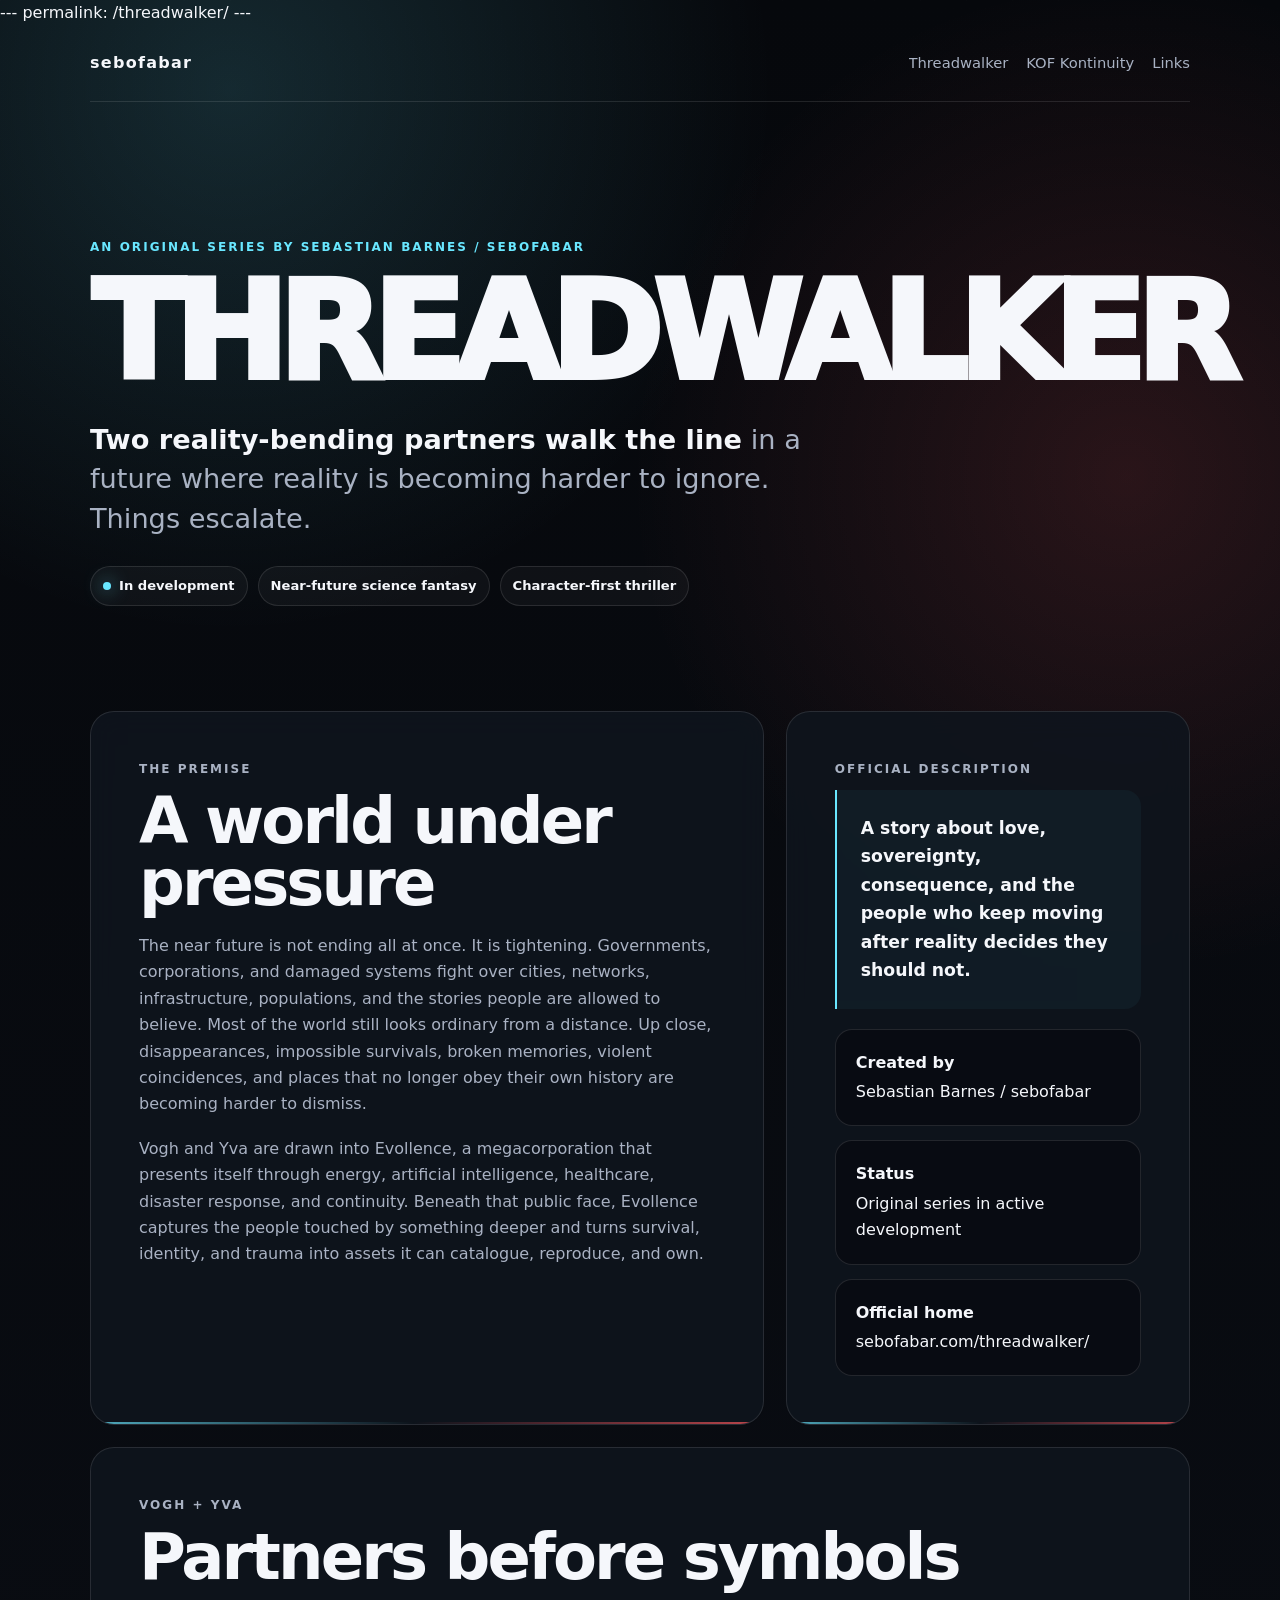
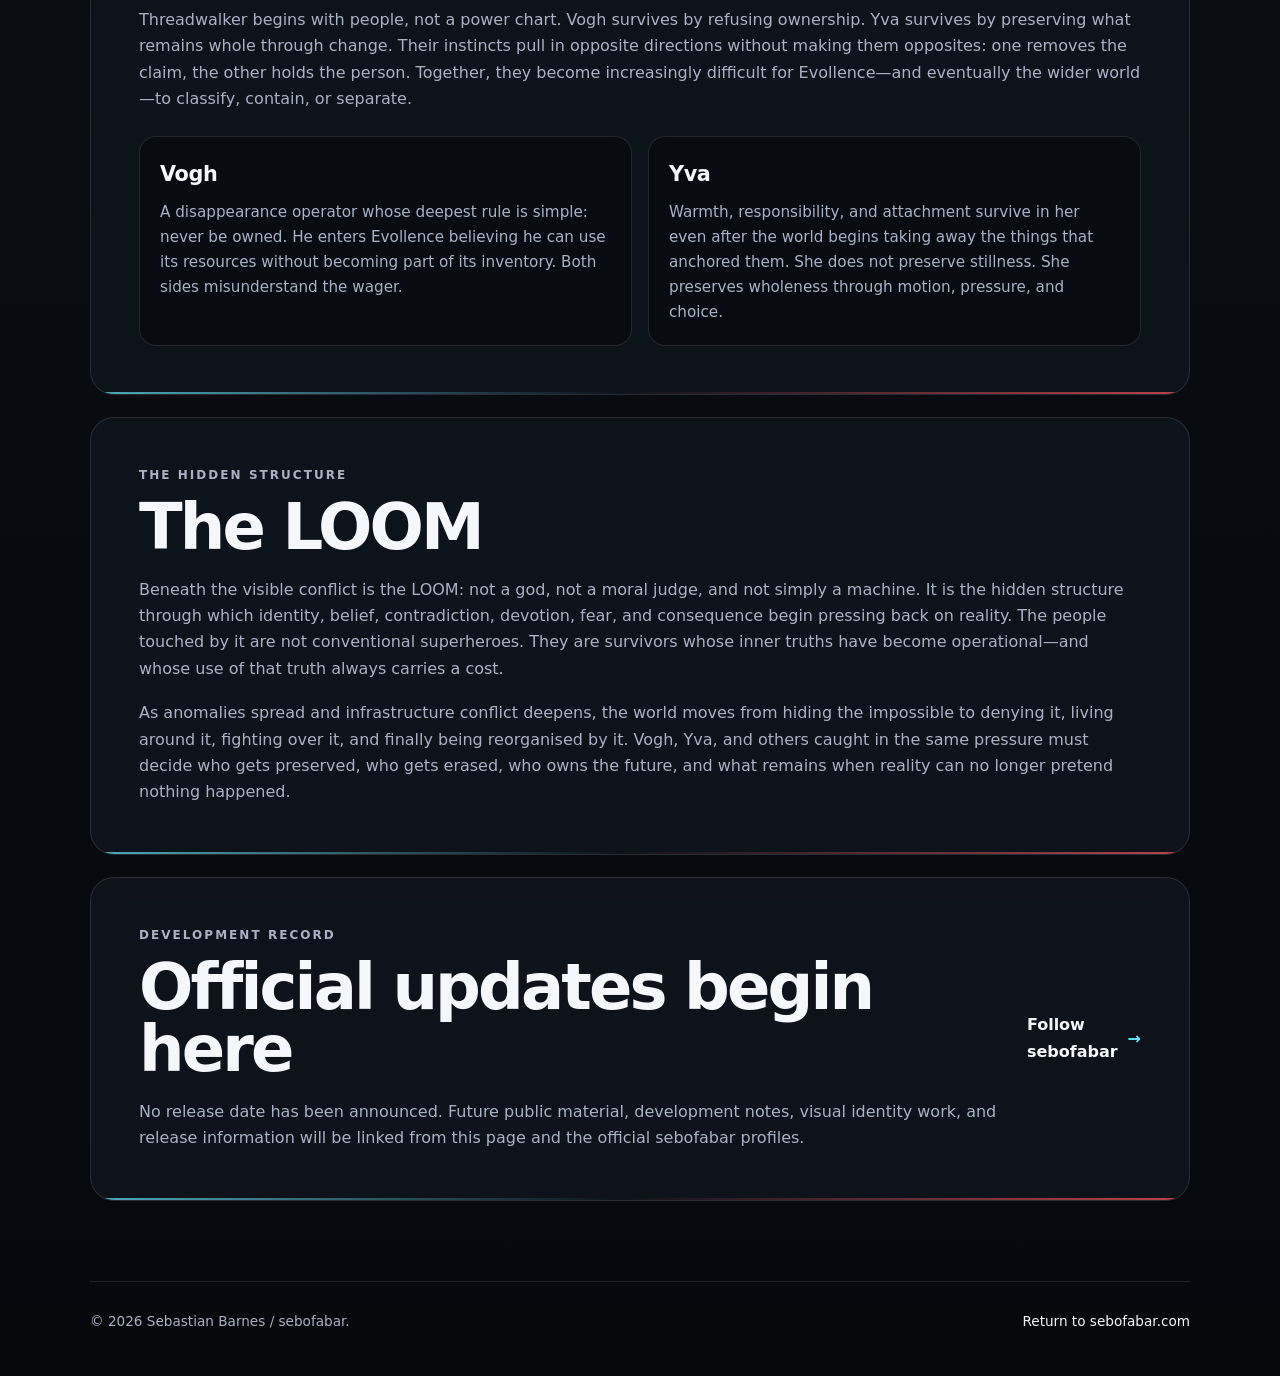
==== threadwalker.html @ ed7dd696 "Add official Threadwalker page and sitemap" ====
---
permalink: /threadwalker/
---
<!doctype html>
<html lang="en"><head>
<meta charset="utf-8"><meta name="viewport" content="width=device-width,initial-scale=1">
<title>Threadwalker — Original Series by Sebastian Barnes</title>
<meta name="description" content="Threadwalker is an original near-future science-fantasy thriller by Sebastian Barnes / sebofabar, following Vogh and Yva through Evollence, the LOOM, and a reality becoming harder to ignore.">
<meta name="author" content="Sebastian Barnes"><meta name="robots" content="index,follow"><meta name="theme-color" content="#080a0f">
<link rel="canonical" href="https://sebofabar.com/threadwalker/"><link rel="stylesheet" href="/styles.css">
<meta property="og:type" content="website"><meta property="og:title" content="Threadwalker — Original Series by Sebastian Barnes"><meta property="og:description" content="Two reality-bending partners walk the line in a future where reality becomes harder to ignore. Things escalate."><meta property="og:url" content="https://sebofabar.com/threadwalker/"><meta property="og:site_name" content="sebofabar"><meta name="twitter:card" content="summary">
<script type="application/ld+json">{"@context":"https://schema.org","@graph":[{"@type":"WebPage","@id":"https://sebofabar.com/threadwalker/#page","url":"https://sebofabar.com/threadwalker/","name":"Threadwalker — Original Series by Sebastian Barnes","isPartOf":{"@id":"https://sebofabar.com/#website"},"mainEntity":{"@id":"https://sebofabar.com/threadwalker/#series"}},{"@type":"CreativeWorkSeries","@id":"https://sebofabar.com/threadwalker/#series","name":"Threadwalker","alternateName":"THREADWALKER","url":"https://sebofabar.com/threadwalker/","creator":{"@id":"https://sebofabar.com/#creator"},"genre":["Science fantasy","Near-future thriller","Metaphysical thriller","Adventure"],"inLanguage":"en","description":"An original near-future science-fantasy thriller about Vogh, Yva, Evollence, the LOOM, identity, consequence, sovereignty, and a reality becoming harder to ignore."},{"@type":"Person","@id":"https://sebofabar.com/#creator","name":"Sebastian Barnes","alternateName":"sebofabar","url":"https://sebofabar.com/"},{"@type":"WebSite","@id":"https://sebofabar.com/#website","url":"https://sebofabar.com/","name":"sebofabar"}]}</script>
</head><body><div class="wrap">
<header><a class="brand" href="/">sebofabar</a><nav><a href="/threadwalker/" aria-current="page">Threadwalker</a><a href="/#kontinuity">KOF Kontinuity</a><a href="/#links">Links</a></nav></header>
<main>
<section class="hero"><p class="creator">An original series by Sebastian Barnes / sebofabar</p><h1>THREADWALKER</h1><p class="tagline"><strong>Two reality-bending partners walk the line</strong> in a future where reality is becoming harder to ignore. Things escalate.</p><div class="status-row"><span class="pill live">In development</span><span class="pill">Near-future science fantasy</span><span class="pill">Character-first thriller</span></div></section>
<section class="content">
<article class="panel"><div class="eyebrow">The premise</div><h2>A world under pressure</h2><p>The near future is not ending all at once. It is tightening. Governments, corporations, and damaged systems fight over cities, networks, infrastructure, populations, and the stories people are allowed to believe. Most of the world still looks ordinary from a distance. Up close, disappearances, impossible survivals, broken memories, violent coincidences, and places that no longer obey their own history are becoming harder to dismiss.</p><p>Vogh and Yva are drawn into Evollence, a megacorporation that presents itself through energy, artificial intelligence, healthcare, disaster response, and continuity. Beneath that public face, Evollence captures the people touched by something deeper and turns survival, identity, and trauma into assets it can catalogue, reproduce, and own.</p></article>
<aside class="panel"><div class="eyebrow">Official description</div><div class="quote">A story about love, sovereignty, consequence, and the people who keep moving after reality decides they should not.</div><div class="fact-list"><div class="fact"><b>Created by</b>Sebastian Barnes / sebofabar</div><div class="fact"><b>Status</b>Original series in active development</div><div class="fact"><b>Official home</b>sebofabar.com/threadwalker/</div></div></aside>
<article class="panel wide"><div class="eyebrow">Vogh + Yva</div><h2>Partners before symbols</h2><p>Threadwalker begins with people, not a power chart. Vogh survives by refusing ownership. Yva survives by preserving what remains whole through change. Their instincts pull in opposite directions without making them opposites: one removes the claim, the other holds the person. Together, they become increasingly difficult for Evollence—and eventually the wider world—to classify, contain, or separate.</p><div class="character-grid"><section class="character"><h3>Vogh</h3><p>A disappearance operator whose deepest rule is simple: never be owned. He enters Evollence believing he can use its resources without becoming part of its inventory. Both sides misunderstand the wager.</p></section><section class="character"><h3>Yva</h3><p>Warmth, responsibility, and attachment survive in her even after the world begins taking away the things that anchored them. She does not preserve stillness. She preserves wholeness through motion, pressure, and choice.</p></section></div></article>
<article class="panel wide"><div class="eyebrow">The hidden structure</div><h2>The LOOM</h2><p>Beneath the visible conflict is the LOOM: not a god, not a moral judge, and not simply a machine. It is the hidden structure through which identity, belief, contradiction, devotion, fear, and consequence begin pressing back on reality. The people touched by it are not conventional superheroes. They are survivors whose inner truths have become operational—and whose use of that truth always carries a cost.</p><p>As anomalies spread and infrastructure conflict deepens, the world moves from hiding the impossible to denying it, living around it, fighting over it, and finally being reorganised by it. Vogh, Yva, and others caught in the same pressure must decide who gets preserved, who gets erased, who owns the future, and what remains when reality can no longer pretend nothing happened.</p></article>
<article class="panel wide cta"><div><div class="eyebrow">Development record</div><h2>Official updates begin here</h2><p>No release date has been announced. Future public material, development notes, visual identity work, and release information will be linked from this page and the official sebofabar profiles.</p></div><a href="/#links">Follow sebofabar <span>→</span></a></article>
</section></main><footer><span>© 2026 Sebastian Barnes / sebofabar.</span><span><a href="/">Return to sebofabar.com</a></span></footer>
</div></body></html>
---- styles.css ----
:root{--bg:#07090d;--panel:rgba(15,20,29,.9);--text:#f5f7fb;--muted:#a9b2c3;--line:rgba(255,255,255,.11);--cyan:#69e7ff;--red:#ff5a5f;--radius:24px;color-scheme:dark}*{box-sizing:border-box}html{scroll-behavior:smooth}body{margin:0;color:var(--text);background:radial-gradient(circle at 18% 3%,rgba(105,231,255,.15),transparent 34rem),radial-gradient(circle at 88% 16%,rgba(255,90,95,.14),transparent 31rem),linear-gradient(180deg,#06080c,#090c12 58%,#06080c);font-family:Inter,ui-sans-serif,system-ui,-apple-system,BlinkMacSystemFont,"Segoe UI",sans-serif;line-height:1.65}body:before{content:"";position:fixed;inset:0;z-index:0;pointer-events:none;background:linear-gradient(rgba(255,255,255,.018) 1px,transparent 1px),linear-gradient(90deg,rgba(255,255,255,.014) 1px,transparent 1px);background-size:46px 46px;opacity:.35;mask-image:linear-gradient(to bottom,#000,transparent 88%)}.wrap{width:min(1100px,calc(100% - 32px));margin:auto;position:relative;z-index:1}header{display:flex;justify-content:space-between;align-items:center;gap:24px;padding:24px 0;border-bottom:1px solid var(--line)}.brand{color:var(--text);text-decoration:none;font-weight:850;letter-spacing:.08em;text-transform:lowercase;flex:0 0 auto}nav{display:flex;gap:18px;flex-wrap:nowrap;overflow-x:auto;scrollbar-width:none;white-space:nowrap}nav::-webkit-scrollbar{display:none}nav a{color:var(--muted);text-decoration:none;font-size:.92rem}nav a:hover,nav a:focus-visible{color:var(--text)}.hero{padding:clamp(70px,11vw,136px) 0 clamp(62px,9vw,105px);max-width:950px}.creator,.eyebrow{color:var(--cyan);text-transform:uppercase;letter-spacing:.17em;font-weight:850;font-size:.75rem}.creator{margin:0 0 18px}.eyebrow{color:var(--muted);margin-bottom:10px}h1{margin:0;font-size:clamp(3.4rem,11vw,8.5rem);line-height:.84;letter-spacing:-.075em;font-weight:950}h2{margin:0 0 18px;font-size:clamp(2rem,5vw,4rem);line-height:.98;letter-spacing:-.045em}h3{margin:0 0 8px;font-size:1.3rem;letter-spacing:-.02em}.tagline{max-width:760px;margin:30px 0 0;font-size:clamp(1.15rem,3vw,1.7rem);color:var(--muted);line-height:1.45}.tagline strong,.lead strong{color:var(--text)}.status-row{display:flex;flex-wrap:wrap;gap:10px;margin-top:28px}.pill{display:inline-flex;align-items:center;gap:8px;padding:8px 12px;border:1px solid var(--line);border-radius:999px;color:var(--text);background:rgba(255,255,255,.035);font-size:.82rem;font-weight:750}.pill.live:before{content:"";width:8px;height:8px;border-radius:50%;background:var(--cyan);box-shadow:0 0 18px rgba(105,231,255,.85)}.content,.grid{display:grid;gap:22px;padding-bottom:80px}.content{grid-template-columns:1.25fr .75fr}.grid{grid-template-columns:1.1fr .9fr}.panel,.card{position:relative;overflow:hidden;padding:clamp(26px,5vw,48px);border:1px solid var(--line);border-radius:var(--radius);background:var(--panel);backdrop-filter:blur(14px)}.panel:after,.card:after{content:"";position:absolute;left:0;right:0;bottom:0;height:2px;background:linear-gradient(90deg,var(--cyan),transparent 48%,var(--red));opacity:.72}.wide{grid-column:1/-1}p{margin:0;color:var(--muted)}p+p{margin-top:18px}.quote{padding:24px;border-left:2px solid var(--cyan);background:rgba(105,231,255,.045);border-radius:0 16px 16px 0;color:var(--text);font-size:1.08rem;font-weight:700}.character-grid{display:grid;grid-template-columns:1fr 1fr;gap:16px;margin-top:24px}.character,.fact{padding:20px;border:1px solid var(--line);border-radius:17px;background:rgba(6,10,16,.68)}.character p{font-size:.95rem}.fact-list{display:grid;gap:14px;margin-top:20px}.fact b{display:block;color:var(--text);margin-bottom:3px}.cta{display:flex;justify-content:space-between;align-items:center;gap:24px}.cta a,.series-link{color:var(--text);text-decoration:none;font-weight:850;display:inline-flex;align-items:center;gap:10px}.cta a span,.series-link span{color:var(--cyan)}.home-hero{min-height:50vh;display:grid;align-content:center;padding:62px 0 54px;max-width:820px}.home-hero h1{font-size:clamp(3.3rem,10vw,7.2rem)}.lead{margin:24px 0 0;color:var(--muted);font-size:clamp(1rem,2.5vw,1.22rem);max-width:690px}.card h2{font-size:clamp(2rem,5vw,3.6rem);margin-top:10px}.status{display:inline-flex;align-items:center;gap:8px;margin-top:22px;padding:8px 12px;border-radius:999px;border:1px solid var(--line);color:var(--text);font-size:.82rem;font-weight:700;background:rgba(255,255,255,.035)}.status:before{content:"";width:8px;height:8px;border-radius:50%;background:var(--cyan);box-shadow:0 0 16px rgba(105,231,255,.8)}.links{display:grid;gap:10px;margin-top:24px}.button{display:flex;justify-content:space-between;align-items:center;gap:18px;min-height:52px;padding:12px 16px;border:1px solid var(--line);border-radius:14px;color:var(--text);text-decoration:none;background:rgba(255,255,255,.025)}.button span:last-child{color:var(--muted)}footer{border-top:1px solid var(--line);padding:28px 0 44px;display:flex;justify-content:space-between;flex-wrap:wrap;gap:20px;color:var(--muted);font-size:.85rem}footer a{color:var(--text);text-decoration:none}@media(max-width:780px){header{gap:16px}nav{gap:14px}nav a{font-size:.84rem}.content,.grid{grid-template-columns:1fr}.wide{grid-column:auto}.character-grid{grid-template-columns:1fr}.cta{align-items:flex-start;flex-direction:column}.home-hero{min-height:43vh;padding:52px 0 44px}h1{font-size:clamp(3.25rem,17vw,5.6rem)}}
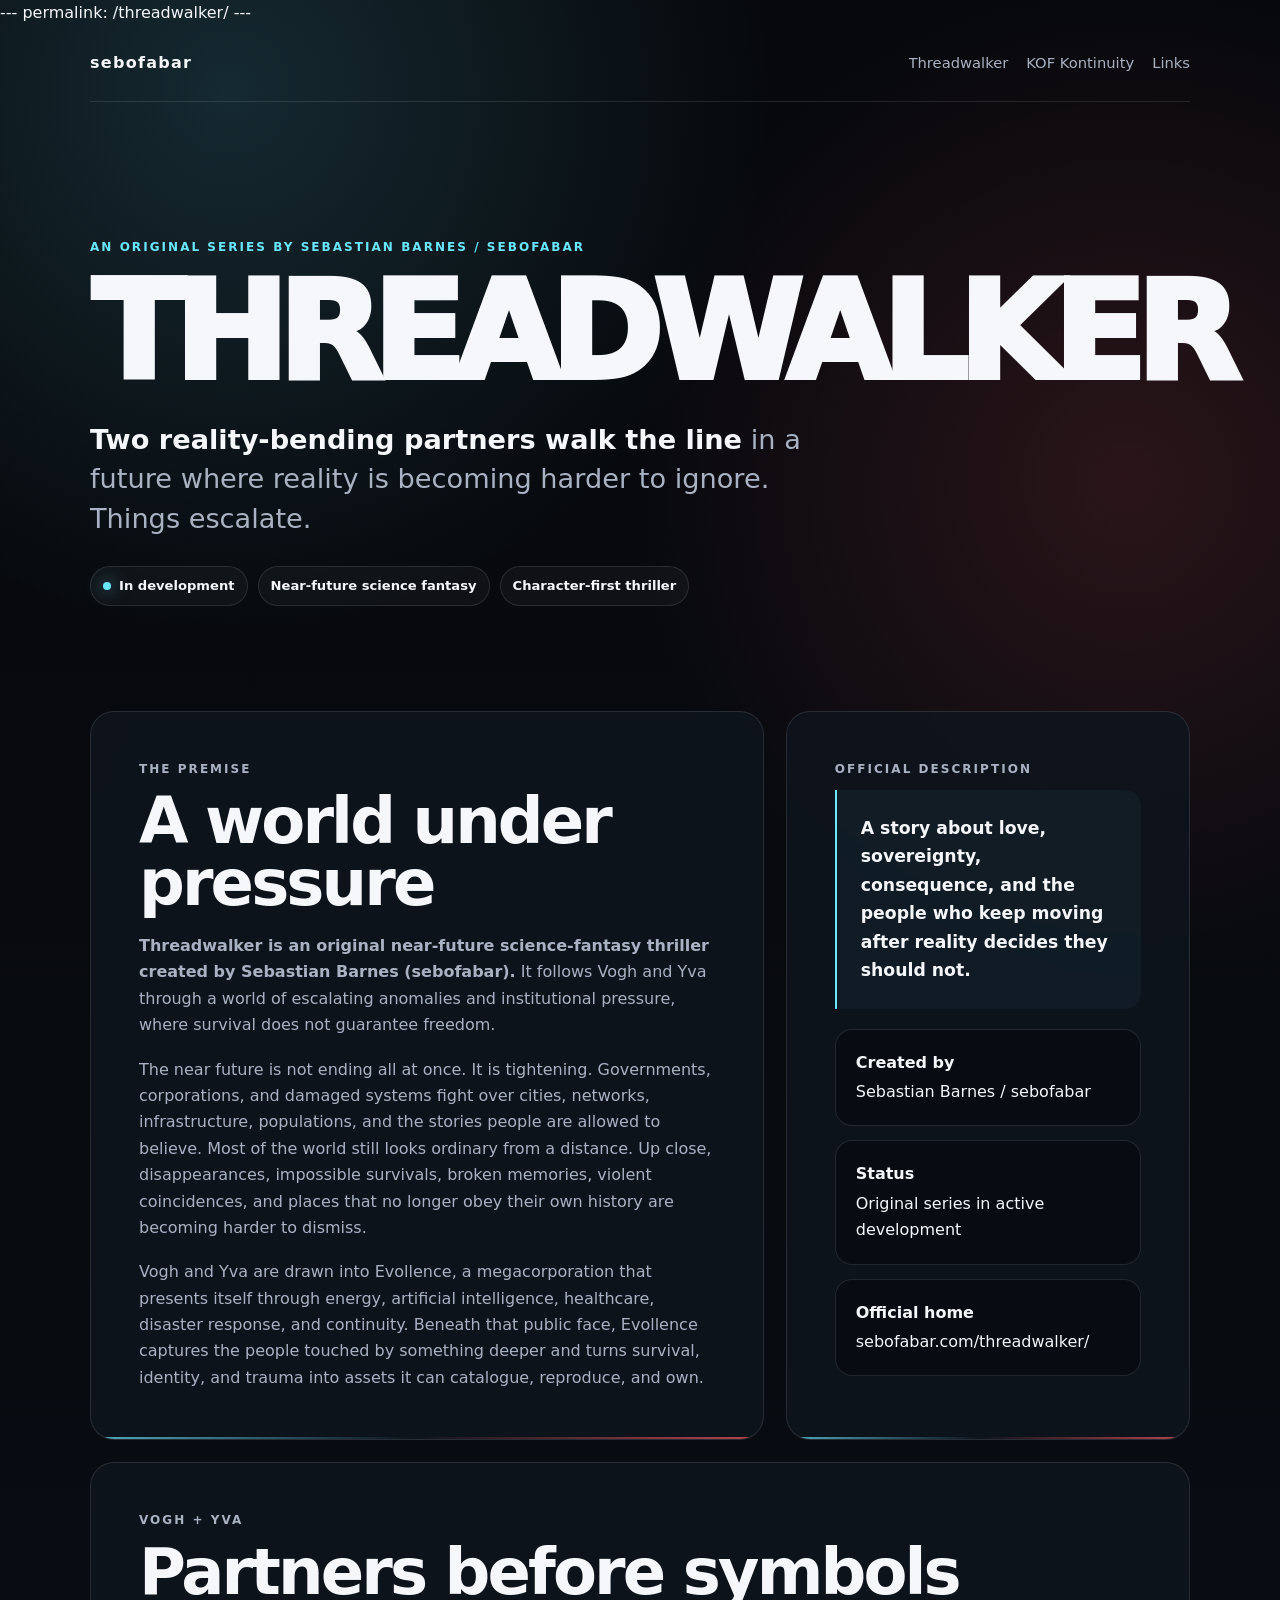
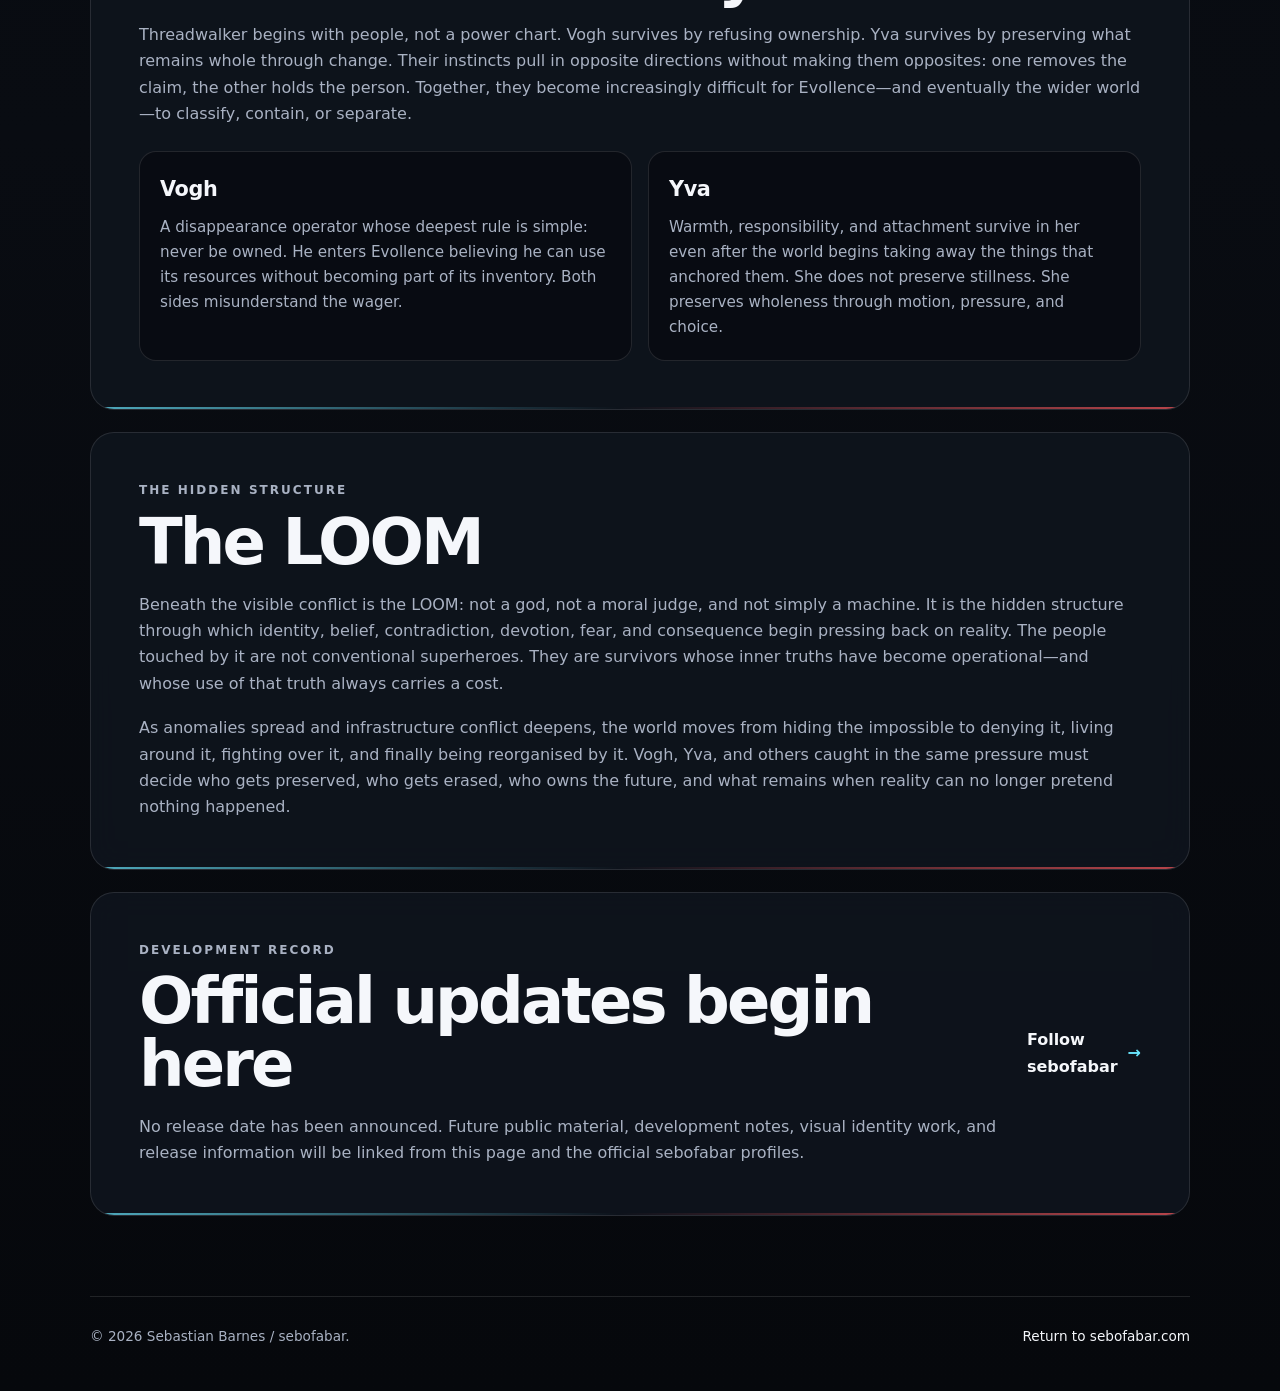
==== commit 41098c26: "Add files via upload Clarify Threadwalker creator and original-series identity" ====
--- a/threadwalker.html
+++ b/threadwalker.html
@@ -4,18 +4,18 @@
 <!doctype html>
 <html lang="en"><head>
 <meta charset="utf-8"><meta name="viewport" content="width=device-width,initial-scale=1">
-<title>Threadwalker — Original Series by Sebastian Barnes</title>
-<meta name="description" content="Threadwalker is an original near-future science-fantasy thriller by Sebastian Barnes / sebofabar, following Vogh and Yva through Evollence, the LOOM, and a reality becoming harder to ignore.">
+<title>Threadwalker — Original Science-Fantasy Series by Sebastian Barnes</title>
+<meta name="description" content="Threadwalker is an original near-future science-fantasy series by Sebastian Barnes (sebofabar), following Vogh and Yva through Evollence and the LOOM.">
 <meta name="author" content="Sebastian Barnes"><meta name="robots" content="index,follow"><meta name="theme-color" content="#080a0f">
 <link rel="canonical" href="https://sebofabar.com/threadwalker/"><link rel="stylesheet" href="/styles.css">
-<meta property="og:type" content="website"><meta property="og:title" content="Threadwalker — Original Series by Sebastian Barnes"><meta property="og:description" content="Two reality-bending partners walk the line in a future where reality becomes harder to ignore. Things escalate."><meta property="og:url" content="https://sebofabar.com/threadwalker/"><meta property="og:site_name" content="sebofabar"><meta name="twitter:card" content="summary">
-<script type="application/ld+json">{"@context":"https://schema.org","@graph":[{"@type":"WebPage","@id":"https://sebofabar.com/threadwalker/#page","url":"https://sebofabar.com/threadwalker/","name":"Threadwalker — Original Series by Sebastian Barnes","isPartOf":{"@id":"https://sebofabar.com/#website"},"mainEntity":{"@id":"https://sebofabar.com/threadwalker/#series"}},{"@type":"CreativeWorkSeries","@id":"https://sebofabar.com/threadwalker/#series","name":"Threadwalker","alternateName":"THREADWALKER","url":"https://sebofabar.com/threadwalker/","creator":{"@id":"https://sebofabar.com/#creator"},"genre":["Science fantasy","Near-future thriller","Metaphysical thriller","Adventure"],"inLanguage":"en","description":"An original near-future science-fantasy thriller about Vogh, Yva, Evollence, the LOOM, identity, consequence, sovereignty, and a reality becoming harder to ignore."},{"@type":"Person","@id":"https://sebofabar.com/#creator","name":"Sebastian Barnes","alternateName":"sebofabar","url":"https://sebofabar.com/"},{"@type":"WebSite","@id":"https://sebofabar.com/#website","url":"https://sebofabar.com/","name":"sebofabar"}]}</script>
+<meta property="og:type" content="website"><meta property="og:title" content="Threadwalker — Original Science-Fantasy Series by Sebastian Barnes"><meta property="og:description" content="Threadwalker is Sebastian Barnes’s original near-future science-fantasy series about Vogh, Yva, Evollence and the LOOM."><meta property="og:url" content="https://sebofabar.com/threadwalker/"><meta property="og:site_name" content="sebofabar"><meta property="og:image" content="https://sebofabar.com/social-threadwalker.png"><meta property="og:image:type" content="image/png"><meta property="og:image:width" content="1200"><meta property="og:image:height" content="630"><meta property="og:image:alt" content="Threadwalker series illustration with abstract cyan and red intersecting threads"><meta name="twitter:card" content="summary_large_image"><meta name="twitter:image" content="https://sebofabar.com/social-threadwalker.png">
+<script type="application/ld+json">{"@context":"https://schema.org","@graph":[{"@type":"WebPage","@id":"https://sebofabar.com/threadwalker/#page","url":"https://sebofabar.com/threadwalker/","name":"Threadwalker — Original Series by Sebastian Barnes","isPartOf":{"@id":"https://sebofabar.com/#website"},"mainEntity":{"@id":"https://sebofabar.com/threadwalker/#series"}},{"@type":"CreativeWorkSeries","@id":"https://sebofabar.com/threadwalker/#series","name":"Threadwalker","alternateName":"THREADWALKER","url":"https://sebofabar.com/threadwalker/","creator":{"@id":"https://sebofabar.com/#creator"},"genre":["Science fantasy","Near-future thriller","Metaphysical thriller","Adventure"],"inLanguage":"en","description":"Threadwalker is an original near-future science-fantasy series created by Sebastian Barnes (sebofabar), following Vogh and Yva amid Evollence, the LOOM and escalating anomalies.","mainEntityOfPage":{"@id":"https://sebofabar.com/threadwalker/#page"}},{"@type":"Person","@id":"https://sebofabar.com/#creator","name":"Sebastian Barnes","alternateName":"sebofabar","url":"https://sebofabar.com/","sameAs":["https://www.patreon.com/sebofabar","https://archiveofourown.org/users/sebofabar","https://www.reddit.com/user/sebofabar/","https://x.com/sebofabar","https://www.instagram.com/sebofabar/"]},{"@type":"WebSite","@id":"https://sebofabar.com/#website","url":"https://sebofabar.com/","name":"sebofabar"}]}</script>
 </head><body><div class="wrap">
 <header><a class="brand" href="/">sebofabar</a><nav><a href="/threadwalker/" aria-current="page">Threadwalker</a><a href="/#kontinuity">KOF Kontinuity</a><a href="/#links">Links</a></nav></header>
 <main>
 <section class="hero"><p class="creator">An original series by Sebastian Barnes / sebofabar</p><h1>THREADWALKER</h1><p class="tagline"><strong>Two reality-bending partners walk the line</strong> in a future where reality is becoming harder to ignore. Things escalate.</p><div class="status-row"><span class="pill live">In development</span><span class="pill">Near-future science fantasy</span><span class="pill">Character-first thriller</span></div></section>
 <section class="content">
-<article class="panel"><div class="eyebrow">The premise</div><h2>A world under pressure</h2><p>The near future is not ending all at once. It is tightening. Governments, corporations, and damaged systems fight over cities, networks, infrastructure, populations, and the stories people are allowed to believe. Most of the world still looks ordinary from a distance. Up close, disappearances, impossible survivals, broken memories, violent coincidences, and places that no longer obey their own history are becoming harder to dismiss.</p><p>Vogh and Yva are drawn into Evollence, a megacorporation that presents itself through energy, artificial intelligence, healthcare, disaster response, and continuity. Beneath that public face, Evollence captures the people touched by something deeper and turns survival, identity, and trauma into assets it can catalogue, reproduce, and own.</p></article>
+<article class="panel"><div class="eyebrow">The premise</div><h2>A world under pressure</h2><p><strong>Threadwalker is an original near-future science-fantasy thriller created by Sebastian Barnes (sebofabar).</strong> It follows Vogh and Yva through a world of escalating anomalies and institutional pressure, where survival does not guarantee freedom.</p><p>The near future is not ending all at once. It is tightening. Governments, corporations, and damaged systems fight over cities, networks, infrastructure, populations, and the stories people are allowed to believe. Most of the world still looks ordinary from a distance. Up close, disappearances, impossible survivals, broken memories, violent coincidences, and places that no longer obey their own history are becoming harder to dismiss.</p><p>Vogh and Yva are drawn into Evollence, a megacorporation that presents itself through energy, artificial intelligence, healthcare, disaster response, and continuity. Beneath that public face, Evollence captures the people touched by something deeper and turns survival, identity, and trauma into assets it can catalogue, reproduce, and own.</p></article>
 <aside class="panel"><div class="eyebrow">Official description</div><div class="quote">A story about love, sovereignty, consequence, and the people who keep moving after reality decides they should not.</div><div class="fact-list"><div class="fact"><b>Created by</b>Sebastian Barnes / sebofabar</div><div class="fact"><b>Status</b>Original series in active development</div><div class="fact"><b>Official home</b>sebofabar.com/threadwalker/</div></div></aside>
 <article class="panel wide"><div class="eyebrow">Vogh + Yva</div><h2>Partners before symbols</h2><p>Threadwalker begins with people, not a power chart. Vogh survives by refusing ownership. Yva survives by preserving what remains whole through change. Their instincts pull in opposite directions without making them opposites: one removes the claim, the other holds the person. Together, they become increasingly difficult for Evollence—and eventually the wider world—to classify, contain, or separate.</p><div class="character-grid"><section class="character"><h3>Vogh</h3><p>A disappearance operator whose deepest rule is simple: never be owned. He enters Evollence believing he can use its resources without becoming part of its inventory. Both sides misunderstand the wager.</p></section><section class="character"><h3>Yva</h3><p>Warmth, responsibility, and attachment survive in her even after the world begins taking away the things that anchored them. She does not preserve stillness. She preserves wholeness through motion, pressure, and choice.</p></section></div></article>
 <article class="panel wide"><div class="eyebrow">The hidden structure</div><h2>The LOOM</h2><p>Beneath the visible conflict is the LOOM: not a god, not a moral judge, and not simply a machine. It is the hidden structure through which identity, belief, contradiction, devotion, fear, and consequence begin pressing back on reality. The people touched by it are not conventional superheroes. They are survivors whose inner truths have become operational—and whose use of that truth always carries a cost.</p><p>As anomalies spread and infrastructure conflict deepens, the world moves from hiding the impossible to denying it, living around it, fighting over it, and finally being reorganised by it. Vogh, Yva, and others caught in the same pressure must decide who gets preserved, who gets erased, who owns the future, and what remains when reality can no longer pretend nothing happened.</p></article>
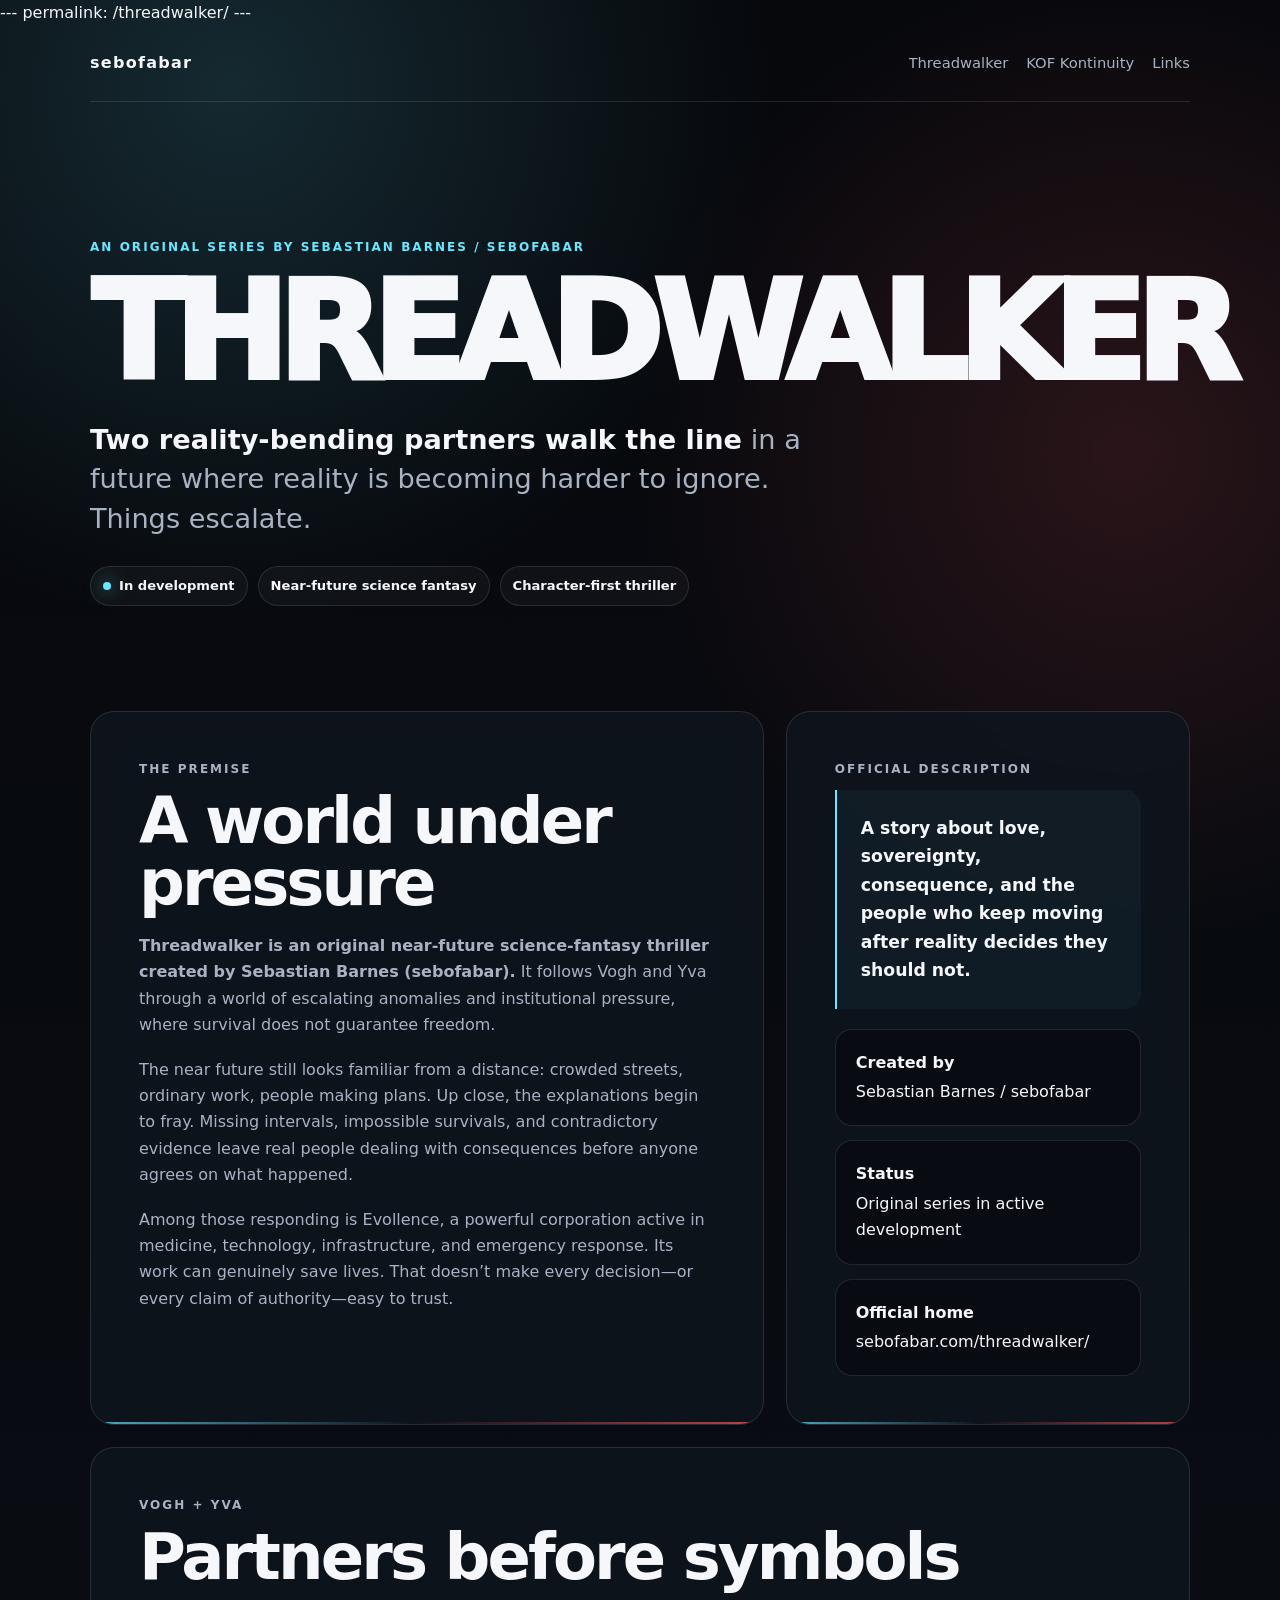
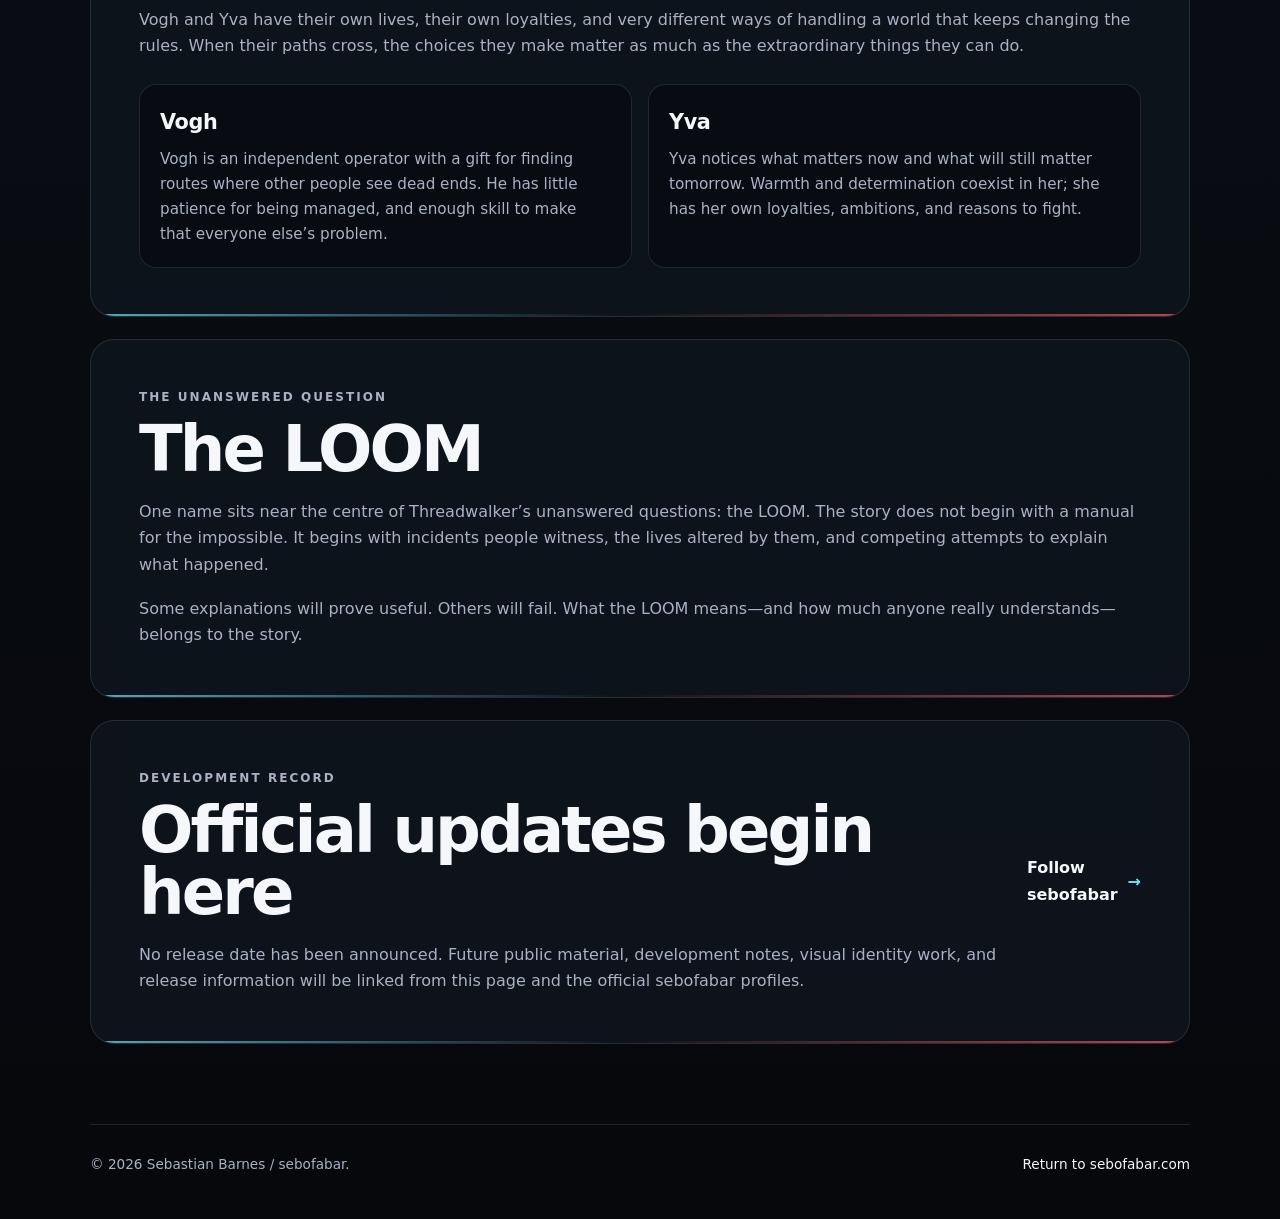
==== commit e900b8fc: "Add files via upload" ====
--- a/threadwalker.html
+++ b/threadwalker.html
@@ -5,20 +5,20 @@
 <html lang="en"><head>
 <meta charset="utf-8"><meta name="viewport" content="width=device-width,initial-scale=1">
 <title>Threadwalker — Original Science-Fantasy Series by Sebastian Barnes</title>
-<meta name="description" content="Threadwalker is an original near-future science-fantasy series by Sebastian Barnes (sebofabar), following Vogh and Yva through Evollence and the LOOM.">
+<meta name="description" content="Threadwalker is an original near-future science-fantasy thriller by Sebastian Barnes (sebofabar), following Vogh and Yva amid Evollence and the LOOM.">
 <meta name="author" content="Sebastian Barnes"><meta name="robots" content="index,follow"><meta name="theme-color" content="#080a0f">
 <link rel="canonical" href="https://sebofabar.com/threadwalker/"><link rel="stylesheet" href="/styles.css">
-<meta property="og:type" content="website"><meta property="og:title" content="Threadwalker — Original Science-Fantasy Series by Sebastian Barnes"><meta property="og:description" content="Threadwalker is Sebastian Barnes’s original near-future science-fantasy series about Vogh, Yva, Evollence and the LOOM."><meta property="og:url" content="https://sebofabar.com/threadwalker/"><meta property="og:site_name" content="sebofabar"><meta property="og:image" content="https://sebofabar.com/social-threadwalker.png"><meta property="og:image:type" content="image/png"><meta property="og:image:width" content="1200"><meta property="og:image:height" content="630"><meta property="og:image:alt" content="Threadwalker series illustration with abstract cyan and red intersecting threads"><meta name="twitter:card" content="summary_large_image"><meta name="twitter:image" content="https://sebofabar.com/social-threadwalker.png">
-<script type="application/ld+json">{"@context":"https://schema.org","@graph":[{"@type":"WebPage","@id":"https://sebofabar.com/threadwalker/#page","url":"https://sebofabar.com/threadwalker/","name":"Threadwalker — Original Series by Sebastian Barnes","isPartOf":{"@id":"https://sebofabar.com/#website"},"mainEntity":{"@id":"https://sebofabar.com/threadwalker/#series"}},{"@type":"CreativeWorkSeries","@id":"https://sebofabar.com/threadwalker/#series","name":"Threadwalker","alternateName":"THREADWALKER","url":"https://sebofabar.com/threadwalker/","creator":{"@id":"https://sebofabar.com/#creator"},"genre":["Science fantasy","Near-future thriller","Metaphysical thriller","Adventure"],"inLanguage":"en","description":"Threadwalker is an original near-future science-fantasy series created by Sebastian Barnes (sebofabar), following Vogh and Yva amid Evollence, the LOOM and escalating anomalies.","mainEntityOfPage":{"@id":"https://sebofabar.com/threadwalker/#page"}},{"@type":"Person","@id":"https://sebofabar.com/#creator","name":"Sebastian Barnes","alternateName":"sebofabar","url":"https://sebofabar.com/","sameAs":["https://www.patreon.com/sebofabar","https://archiveofourown.org/users/sebofabar","https://www.reddit.com/user/sebofabar/","https://x.com/sebofabar","https://www.instagram.com/sebofabar/"]},{"@type":"WebSite","@id":"https://sebofabar.com/#website","url":"https://sebofabar.com/","name":"sebofabar"}]}</script>
+<meta property="og:type" content="website"><meta property="og:title" content="Threadwalker — Original Science-Fantasy Series by Sebastian Barnes"><meta property="og:description" content="Meet Vogh and Yva in Threadwalker, the original near-future science-fantasy series by Sebastian Barnes (sebofabar), featuring Evollence and the LOOM."><meta property="og:url" content="https://sebofabar.com/threadwalker/"><meta property="og:site_name" content="sebofabar"><meta property="og:image" content="https://sebofabar.com/social-threadwalker.png"><meta property="og:image:type" content="image/png"><meta property="og:image:width" content="1200"><meta property="og:image:height" content="630"><meta property="og:image:alt" content="Threadwalker series illustration with abstract cyan and red intersecting threads"><meta name="twitter:card" content="summary_large_image"><meta name="twitter:image" content="https://sebofabar.com/social-threadwalker.png">
+<script type="application/ld+json">{"@context":"https://schema.org","@graph":[{"@type":"WebPage","@id":"https://sebofabar.com/threadwalker/#page","url":"https://sebofabar.com/threadwalker/","name":"Threadwalker — Original Series by Sebastian Barnes","isPartOf":{"@id":"https://sebofabar.com/#website"},"mainEntity":{"@id":"https://sebofabar.com/threadwalker/#series"}},{"@type":"CreativeWorkSeries","@id":"https://sebofabar.com/threadwalker/#series","name":"Threadwalker","alternateName":"THREADWALKER","url":"https://sebofabar.com/threadwalker/","creator":{"@id":"https://sebofabar.com/#creator"},"genre":["Science fantasy","Near-future thriller","Metaphysical thriller","Adventure"],"inLanguage":"en","description":"An original near-future science-fantasy thriller by Sebastian Barnes (sebofabar), following Vogh and Yva in a world of anomalies, Evollence and the LOOM.","mainEntityOfPage":{"@id":"https://sebofabar.com/threadwalker/#page"}},{"@type":"Person","@id":"https://sebofabar.com/#creator","name":"Sebastian Barnes","alternateName":"sebofabar","url":"https://sebofabar.com/","sameAs":["https://www.patreon.com/sebofabar","https://archiveofourown.org/users/sebofabar","https://www.reddit.com/user/sebofabar/","https://x.com/sebofabar","https://www.instagram.com/sebofabar/"]},{"@type":"WebSite","@id":"https://sebofabar.com/#website","url":"https://sebofabar.com/","name":"sebofabar"}]}</script>
 </head><body><div class="wrap">
 <header><a class="brand" href="/">sebofabar</a><nav><a href="/threadwalker/" aria-current="page">Threadwalker</a><a href="/#kontinuity">KOF Kontinuity</a><a href="/#links">Links</a></nav></header>
 <main>
 <section class="hero"><p class="creator">An original series by Sebastian Barnes / sebofabar</p><h1>THREADWALKER</h1><p class="tagline"><strong>Two reality-bending partners walk the line</strong> in a future where reality is becoming harder to ignore. Things escalate.</p><div class="status-row"><span class="pill live">In development</span><span class="pill">Near-future science fantasy</span><span class="pill">Character-first thriller</span></div></section>
 <section class="content">
-<article class="panel"><div class="eyebrow">The premise</div><h2>A world under pressure</h2><p><strong>Threadwalker is an original near-future science-fantasy thriller created by Sebastian Barnes (sebofabar).</strong> It follows Vogh and Yva through a world of escalating anomalies and institutional pressure, where survival does not guarantee freedom.</p><p>The near future is not ending all at once. It is tightening. Governments, corporations, and damaged systems fight over cities, networks, infrastructure, populations, and the stories people are allowed to believe. Most of the world still looks ordinary from a distance. Up close, disappearances, impossible survivals, broken memories, violent coincidences, and places that no longer obey their own history are becoming harder to dismiss.</p><p>Vogh and Yva are drawn into Evollence, a megacorporation that presents itself through energy, artificial intelligence, healthcare, disaster response, and continuity. Beneath that public face, Evollence captures the people touched by something deeper and turns survival, identity, and trauma into assets it can catalogue, reproduce, and own.</p></article>
+<article class="panel"><div class="eyebrow">The premise</div><h2>A world under pressure</h2><p><strong>Threadwalker is an original near-future science-fantasy thriller created by Sebastian Barnes (sebofabar).</strong> It follows Vogh and Yva through a world of escalating anomalies and institutional pressure, where survival does not guarantee freedom.</p><p>The near future still looks familiar from a distance: crowded streets, ordinary work, people making plans. Up close, the explanations begin to fray. Missing intervals, impossible survivals, and contradictory evidence leave real people dealing with consequences before anyone agrees on what happened.</p><p>Among those responding is Evollence, a powerful corporation active in medicine, technology, infrastructure, and emergency response. Its work can genuinely save lives. That doesn’t make every decision—or every claim of authority—easy to trust.</p></article>
 <aside class="panel"><div class="eyebrow">Official description</div><div class="quote">A story about love, sovereignty, consequence, and the people who keep moving after reality decides they should not.</div><div class="fact-list"><div class="fact"><b>Created by</b>Sebastian Barnes / sebofabar</div><div class="fact"><b>Status</b>Original series in active development</div><div class="fact"><b>Official home</b>sebofabar.com/threadwalker/</div></div></aside>
-<article class="panel wide"><div class="eyebrow">Vogh + Yva</div><h2>Partners before symbols</h2><p>Threadwalker begins with people, not a power chart. Vogh survives by refusing ownership. Yva survives by preserving what remains whole through change. Their instincts pull in opposite directions without making them opposites: one removes the claim, the other holds the person. Together, they become increasingly difficult for Evollence—and eventually the wider world—to classify, contain, or separate.</p><div class="character-grid"><section class="character"><h3>Vogh</h3><p>A disappearance operator whose deepest rule is simple: never be owned. He enters Evollence believing he can use its resources without becoming part of its inventory. Both sides misunderstand the wager.</p></section><section class="character"><h3>Yva</h3><p>Warmth, responsibility, and attachment survive in her even after the world begins taking away the things that anchored them. She does not preserve stillness. She preserves wholeness through motion, pressure, and choice.</p></section></div></article>
-<article class="panel wide"><div class="eyebrow">The hidden structure</div><h2>The LOOM</h2><p>Beneath the visible conflict is the LOOM: not a god, not a moral judge, and not simply a machine. It is the hidden structure through which identity, belief, contradiction, devotion, fear, and consequence begin pressing back on reality. The people touched by it are not conventional superheroes. They are survivors whose inner truths have become operational—and whose use of that truth always carries a cost.</p><p>As anomalies spread and infrastructure conflict deepens, the world moves from hiding the impossible to denying it, living around it, fighting over it, and finally being reorganised by it. Vogh, Yva, and others caught in the same pressure must decide who gets preserved, who gets erased, who owns the future, and what remains when reality can no longer pretend nothing happened.</p></article>
+<article class="panel wide"><div class="eyebrow">Vogh + Yva</div><h2>Partners before symbols</h2><p>Vogh and Yva have their own lives, their own loyalties, and very different ways of handling a world that keeps changing the rules. When their paths cross, the choices they make matter as much as the extraordinary things they can do.</p><div class="character-grid"><section class="character"><h3>Vogh</h3><p>Vogh is an independent operator with a gift for finding routes where other people see dead ends. He has little patience for being managed, and enough skill to make that everyone else’s problem.</p></section><section class="character"><h3>Yva</h3><p>Yva notices what matters now and what will still matter tomorrow. Warmth and determination coexist in her; she has her own loyalties, ambitions, and reasons to fight.</p></section></div></article>
+<article class="panel wide"><div class="eyebrow">The unanswered question</div><h2>The LOOM</h2><p>One name sits near the centre of Threadwalker’s unanswered questions: the LOOM. The story does not begin with a manual for the impossible. It begins with incidents people witness, the lives altered by them, and competing attempts to explain what happened.</p><p>Some explanations will prove useful. Others will fail. What the LOOM means—and how much anyone really understands—belongs to the story.</p></article>
 <article class="panel wide cta"><div><div class="eyebrow">Development record</div><h2>Official updates begin here</h2><p>No release date has been announced. Future public material, development notes, visual identity work, and release information will be linked from this page and the official sebofabar profiles.</p></div><a href="/#links">Follow sebofabar <span>→</span></a></article>
 </section></main><footer><span>© 2026 Sebastian Barnes / sebofabar.</span><span><a href="/">Return to sebofabar.com</a></span></footer>
 </div></body></html>
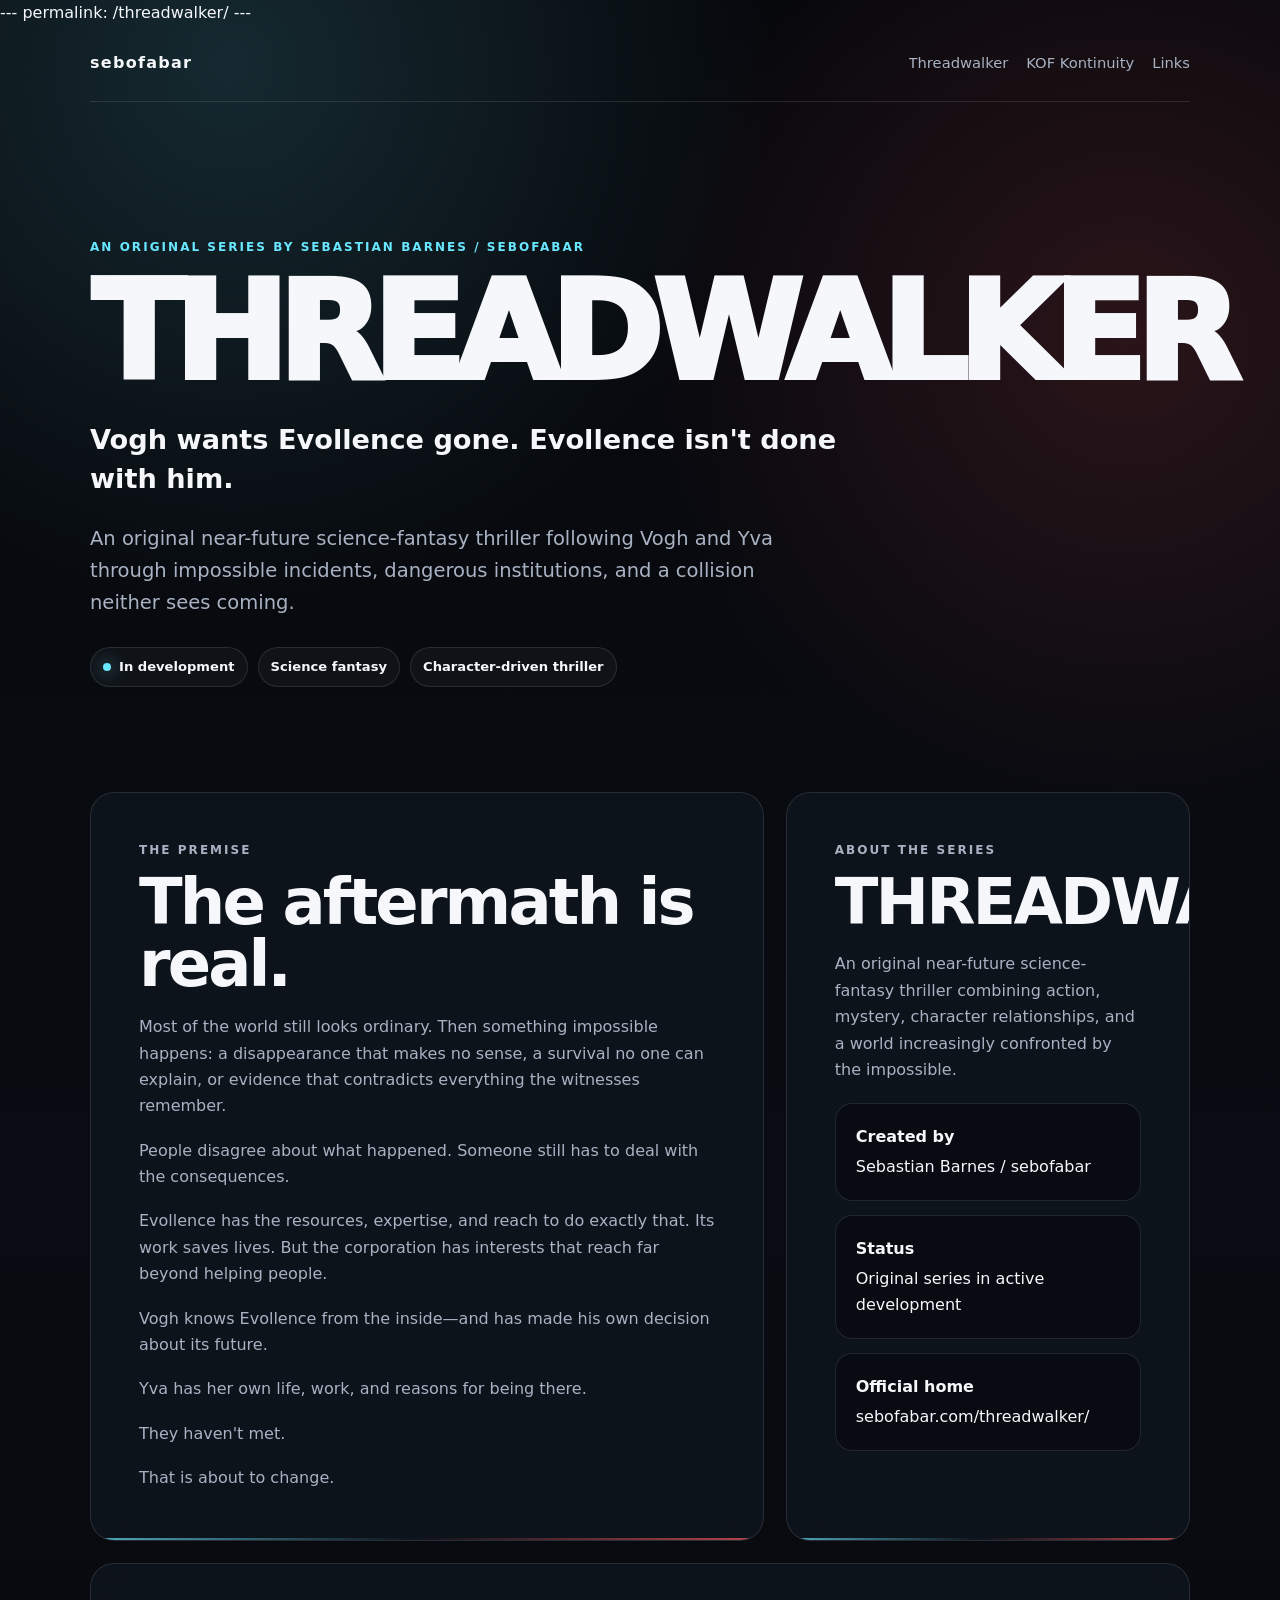
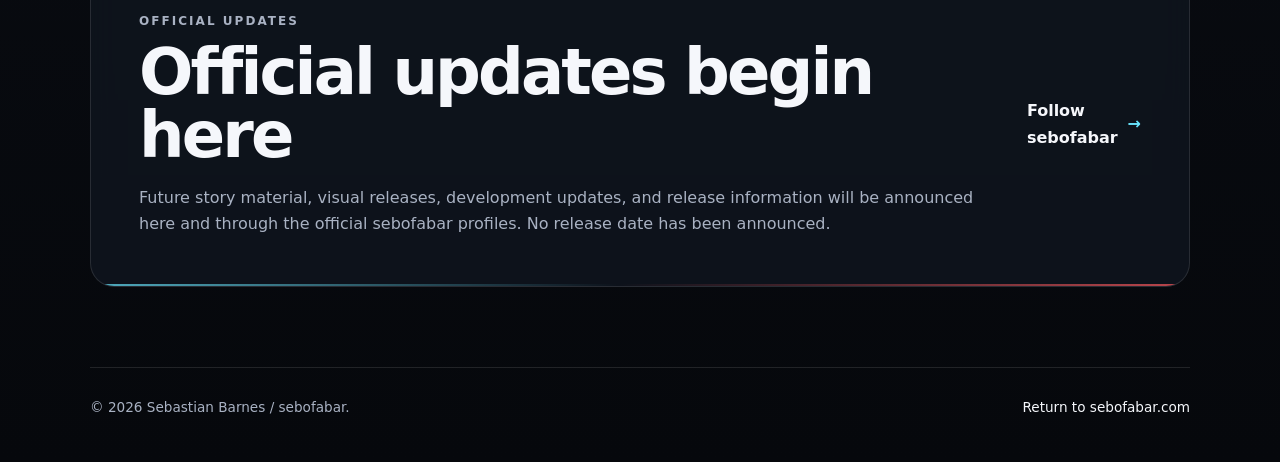
==== commit 5e69dbdf: "Add files via upload" ====
--- a/threadwalker.html
+++ b/threadwalker.html
@@ -2,23 +2,89 @@
 permalink: /threadwalker/
 ---
 <!doctype html>
-<html lang="en"><head>
-<meta charset="utf-8"><meta name="viewport" content="width=device-width,initial-scale=1">
-<title>Threadwalker — Original Science-Fantasy Series by Sebastian Barnes</title>
-<meta name="description" content="Threadwalker is an original near-future science-fantasy thriller by Sebastian Barnes (sebofabar), following Vogh and Yva amid Evollence and the LOOM.">
-<meta name="author" content="Sebastian Barnes"><meta name="robots" content="index,follow"><meta name="theme-color" content="#080a0f">
-<link rel="canonical" href="https://sebofabar.com/threadwalker/"><link rel="stylesheet" href="/styles.css">
-<meta property="og:type" content="website"><meta property="og:title" content="Threadwalker — Original Science-Fantasy Series by Sebastian Barnes"><meta property="og:description" content="Meet Vogh and Yva in Threadwalker, the original near-future science-fantasy series by Sebastian Barnes (sebofabar), featuring Evollence and the LOOM."><meta property="og:url" content="https://sebofabar.com/threadwalker/"><meta property="og:site_name" content="sebofabar"><meta property="og:image" content="https://sebofabar.com/social-threadwalker.png"><meta property="og:image:type" content="image/png"><meta property="og:image:width" content="1200"><meta property="og:image:height" content="630"><meta property="og:image:alt" content="Threadwalker series illustration with abstract cyan and red intersecting threads"><meta name="twitter:card" content="summary_large_image"><meta name="twitter:image" content="https://sebofabar.com/social-threadwalker.png">
-<script type="application/ld+json">{"@context":"https://schema.org","@graph":[{"@type":"WebPage","@id":"https://sebofabar.com/threadwalker/#page","url":"https://sebofabar.com/threadwalker/","name":"Threadwalker — Original Series by Sebastian Barnes","isPartOf":{"@id":"https://sebofabar.com/#website"},"mainEntity":{"@id":"https://sebofabar.com/threadwalker/#series"}},{"@type":"CreativeWorkSeries","@id":"https://sebofabar.com/threadwalker/#series","name":"Threadwalker","alternateName":"THREADWALKER","url":"https://sebofabar.com/threadwalker/","creator":{"@id":"https://sebofabar.com/#creator"},"genre":["Science fantasy","Near-future thriller","Metaphysical thriller","Adventure"],"inLanguage":"en","description":"An original near-future science-fantasy thriller by Sebastian Barnes (sebofabar), following Vogh and Yva in a world of anomalies, Evollence and the LOOM.","mainEntityOfPage":{"@id":"https://sebofabar.com/threadwalker/#page"}},{"@type":"Person","@id":"https://sebofabar.com/#creator","name":"Sebastian Barnes","alternateName":"sebofabar","url":"https://sebofabar.com/","sameAs":["https://www.patreon.com/sebofabar","https://archiveofourown.org/users/sebofabar","https://www.reddit.com/user/sebofabar/","https://x.com/sebofabar","https://www.instagram.com/sebofabar/"]},{"@type":"WebSite","@id":"https://sebofabar.com/#website","url":"https://sebofabar.com/","name":"sebofabar"}]}</script>
-</head><body><div class="wrap">
-<header><a class="brand" href="/">sebofabar</a><nav><a href="/threadwalker/" aria-current="page">Threadwalker</a><a href="/#kontinuity">KOF Kontinuity</a><a href="/#links">Links</a></nav></header>
-<main>
-<section class="hero"><p class="creator">An original series by Sebastian Barnes / sebofabar</p><h1>THREADWALKER</h1><p class="tagline"><strong>Two reality-bending partners walk the line</strong> in a future where reality is becoming harder to ignore. Things escalate.</p><div class="status-row"><span class="pill live">In development</span><span class="pill">Near-future science fantasy</span><span class="pill">Character-first thriller</span></div></section>
-<section class="content">
-<article class="panel"><div class="eyebrow">The premise</div><h2>A world under pressure</h2><p><strong>Threadwalker is an original near-future science-fantasy thriller created by Sebastian Barnes (sebofabar).</strong> It follows Vogh and Yva through a world of escalating anomalies and institutional pressure, where survival does not guarantee freedom.</p><p>The near future still looks familiar from a distance: crowded streets, ordinary work, people making plans. Up close, the explanations begin to fray. Missing intervals, impossible survivals, and contradictory evidence leave real people dealing with consequences before anyone agrees on what happened.</p><p>Among those responding is Evollence, a powerful corporation active in medicine, technology, infrastructure, and emergency response. Its work can genuinely save lives. That doesn’t make every decision—or every claim of authority—easy to trust.</p></article>
-<aside class="panel"><div class="eyebrow">Official description</div><div class="quote">A story about love, sovereignty, consequence, and the people who keep moving after reality decides they should not.</div><div class="fact-list"><div class="fact"><b>Created by</b>Sebastian Barnes / sebofabar</div><div class="fact"><b>Status</b>Original series in active development</div><div class="fact"><b>Official home</b>sebofabar.com/threadwalker/</div></div></aside>
-<article class="panel wide"><div class="eyebrow">Vogh + Yva</div><h2>Partners before symbols</h2><p>Vogh and Yva have their own lives, their own loyalties, and very different ways of handling a world that keeps changing the rules. When their paths cross, the choices they make matter as much as the extraordinary things they can do.</p><div class="character-grid"><section class="character"><h3>Vogh</h3><p>Vogh is an independent operator with a gift for finding routes where other people see dead ends. He has little patience for being managed, and enough skill to make that everyone else’s problem.</p></section><section class="character"><h3>Yva</h3><p>Yva notices what matters now and what will still matter tomorrow. Warmth and determination coexist in her; she has her own loyalties, ambitions, and reasons to fight.</p></section></div></article>
-<article class="panel wide"><div class="eyebrow">The unanswered question</div><h2>The LOOM</h2><p>One name sits near the centre of Threadwalker’s unanswered questions: the LOOM. The story does not begin with a manual for the impossible. It begins with incidents people witness, the lives altered by them, and competing attempts to explain what happened.</p><p>Some explanations will prove useful. Others will fail. What the LOOM means—and how much anyone really understands—belongs to the story.</p></article>
-<article class="panel wide cta"><div><div class="eyebrow">Development record</div><h2>Official updates begin here</h2><p>No release date has been announced. Future public material, development notes, visual identity work, and release information will be linked from this page and the official sebofabar profiles.</p></div><a href="/#links">Follow sebofabar <span>→</span></a></article>
-</section></main><footer><span>© 2026 Sebastian Barnes / sebofabar.</span><span><a href="/">Return to sebofabar.com</a></span></footer>
-</div></body></html>
+<html lang="en">
+<head>
+  <meta charset="utf-8">
+  <meta name="viewport" content="width=device-width,initial-scale=1">
+  <title>Threadwalker | Original Science-Fantasy Thriller by Sebastian Barnes</title>
+  <meta name="description" content="Threadwalker is an original science-fantasy thriller by Sebastian Barnes (sebofabar), following Vogh and Yva through impossible events and Evollence.">
+  <meta name="author" content="Sebastian Barnes">
+  <meta name="robots" content="index,follow">
+  <meta name="theme-color" content="#080a0f">
+  <link rel="canonical" href="https://sebofabar.com/threadwalker/">
+  <link rel="stylesheet" href="/styles.css">
+  <meta property="og:type" content="website">
+  <meta property="og:title" content="Threadwalker | Original Science-Fantasy Thriller by Sebastian Barnes">
+  <meta property="og:description" content="An original near-future science-fantasy thriller following Vogh and Yva through impossible incidents, dangerous institutions, and a collision neither sees coming.">
+  <meta property="og:url" content="https://sebofabar.com/threadwalker/">
+  <meta property="og:site_name" content="sebofabar">
+  <meta property="og:image" content="https://sebofabar.com/social-threadwalker.png">
+  <meta property="og:image:type" content="image/png">
+  <meta property="og:image:width" content="1200">
+  <meta property="og:image:height" content="630">
+  <meta property="og:image:alt" content="Threadwalker series illustration with abstract cyan and red intersecting threads">
+  <meta name="twitter:card" content="summary_large_image">
+  <meta name="twitter:image" content="https://sebofabar.com/social-threadwalker.png">
+  <script type="application/ld+json">{"@context":"https://schema.org","@graph":[{"@type":"WebPage","@id":"https://sebofabar.com/threadwalker/#page","url":"https://sebofabar.com/threadwalker/","name":"Threadwalker — Original Series by Sebastian Barnes","isPartOf":{"@id":"https://sebofabar.com/#website"},"mainEntity":{"@id":"https://sebofabar.com/threadwalker/#series"}},{"@type":"CreativeWorkSeries","@id":"https://sebofabar.com/threadwalker/#series","name":"Threadwalker","alternateName":"THREADWALKER","url":"https://sebofabar.com/threadwalker/","creator":{"@id":"https://sebofabar.com/#creator"},"genre":["Science fantasy","Near-future thriller","Metaphysical thriller","Adventure"],"inLanguage":"en","description":"An original near-future science-fantasy thriller by Sebastian Barnes (sebofabar), following Vogh and Yva through impossible events and Evollence.","mainEntityOfPage":{"@id":"https://sebofabar.com/threadwalker/#page"}},{"@type":"Person","@id":"https://sebofabar.com/#creator","name":"Sebastian Barnes","alternateName":"sebofabar","url":"https://sebofabar.com/","sameAs":["https://www.patreon.com/sebofabar","https://archiveofourown.org/users/sebofabar","https://www.reddit.com/user/sebofabar/","https://x.com/sebofabar","https://www.instagram.com/sebofabar/"]},{"@type":"WebSite","@id":"https://sebofabar.com/#website","url":"https://sebofabar.com/","name":"sebofabar"}]}</script>
+</head>
+<body>
+<div class="wrap">
+  <header>
+    <a class="brand" href="/">sebofabar</a>
+    <nav>
+      <a href="/threadwalker/" aria-current="page">Threadwalker</a>
+      <a href="/#kontinuity">KOF Kontinuity</a>
+      <a href="/#links">Links</a>
+    </nav>
+  </header>
+  <main>
+    <section class="hero">
+      <p class="creator">An original series by Sebastian Barnes / sebofabar</p>
+      <h1>THREADWALKER</h1>
+      <p class="tagline"><strong>Vogh wants Evollence gone. Evollence isn't done with him.</strong></p>
+      <p class="lead">An original near-future science-fantasy thriller following Vogh and Yva through impossible incidents, dangerous institutions, and a collision neither sees coming.</p>
+      <div class="status-row">
+        <span class="pill live">In development</span>
+        <span class="pill">Science fantasy</span>
+        <span class="pill">Character-driven thriller</span>
+      </div>
+    </section>
+    <section class="content">
+      <article class="panel">
+        <div class="eyebrow">The premise</div>
+        <h2>The aftermath is real.</h2>
+        <p>Most of the world still looks ordinary. Then something impossible happens: a disappearance that makes no sense, a survival no one can explain, or evidence that contradicts everything the witnesses remember.</p>
+        <p>People disagree about what happened. Someone still has to deal with the consequences.</p>
+        <p>Evollence has the resources, expertise, and reach to do exactly that. Its work saves lives. But the corporation has interests that reach far beyond helping people.</p>
+        <p>Vogh knows Evollence from the inside—and has made his own decision about its future.</p>
+        <p>Yva has her own life, work, and reasons for being there.</p>
+        <p>They haven't met.</p>
+        <p>That is about to change.</p>
+      </article>
+      <aside class="panel">
+        <div class="eyebrow">About the series</div>
+        <h2>THREADWALKER</h2>
+        <p>An original near-future science-fantasy thriller combining action, mystery, character relationships, and a world increasingly confronted by the impossible.</p>
+        <div class="fact-list">
+          <div class="fact"><b>Created by</b>Sebastian Barnes / sebofabar</div>
+          <div class="fact"><b>Status</b>Original series in active development</div>
+          <div class="fact"><b>Official home</b>sebofabar.com/threadwalker/</div>
+        </div>
+      </aside>
+      <article class="panel wide cta">
+        <div>
+          <div class="eyebrow">Official updates</div>
+          <h2>Official updates begin here</h2>
+          <p>Future story material, visual releases, development updates, and release information will be announced here and through the official sebofabar profiles. No release date has been announced.</p>
+        </div>
+        <a href="/#links">Follow sebofabar <span>→</span></a>
+      </article>
+    </section>
+  </main>
+  <footer>
+    <span>© 2026 Sebastian Barnes / sebofabar.</span>
+    <span><a href="/">Return to sebofabar.com</a></span>
+  </footer>
+</div>
+</body>
+</html>
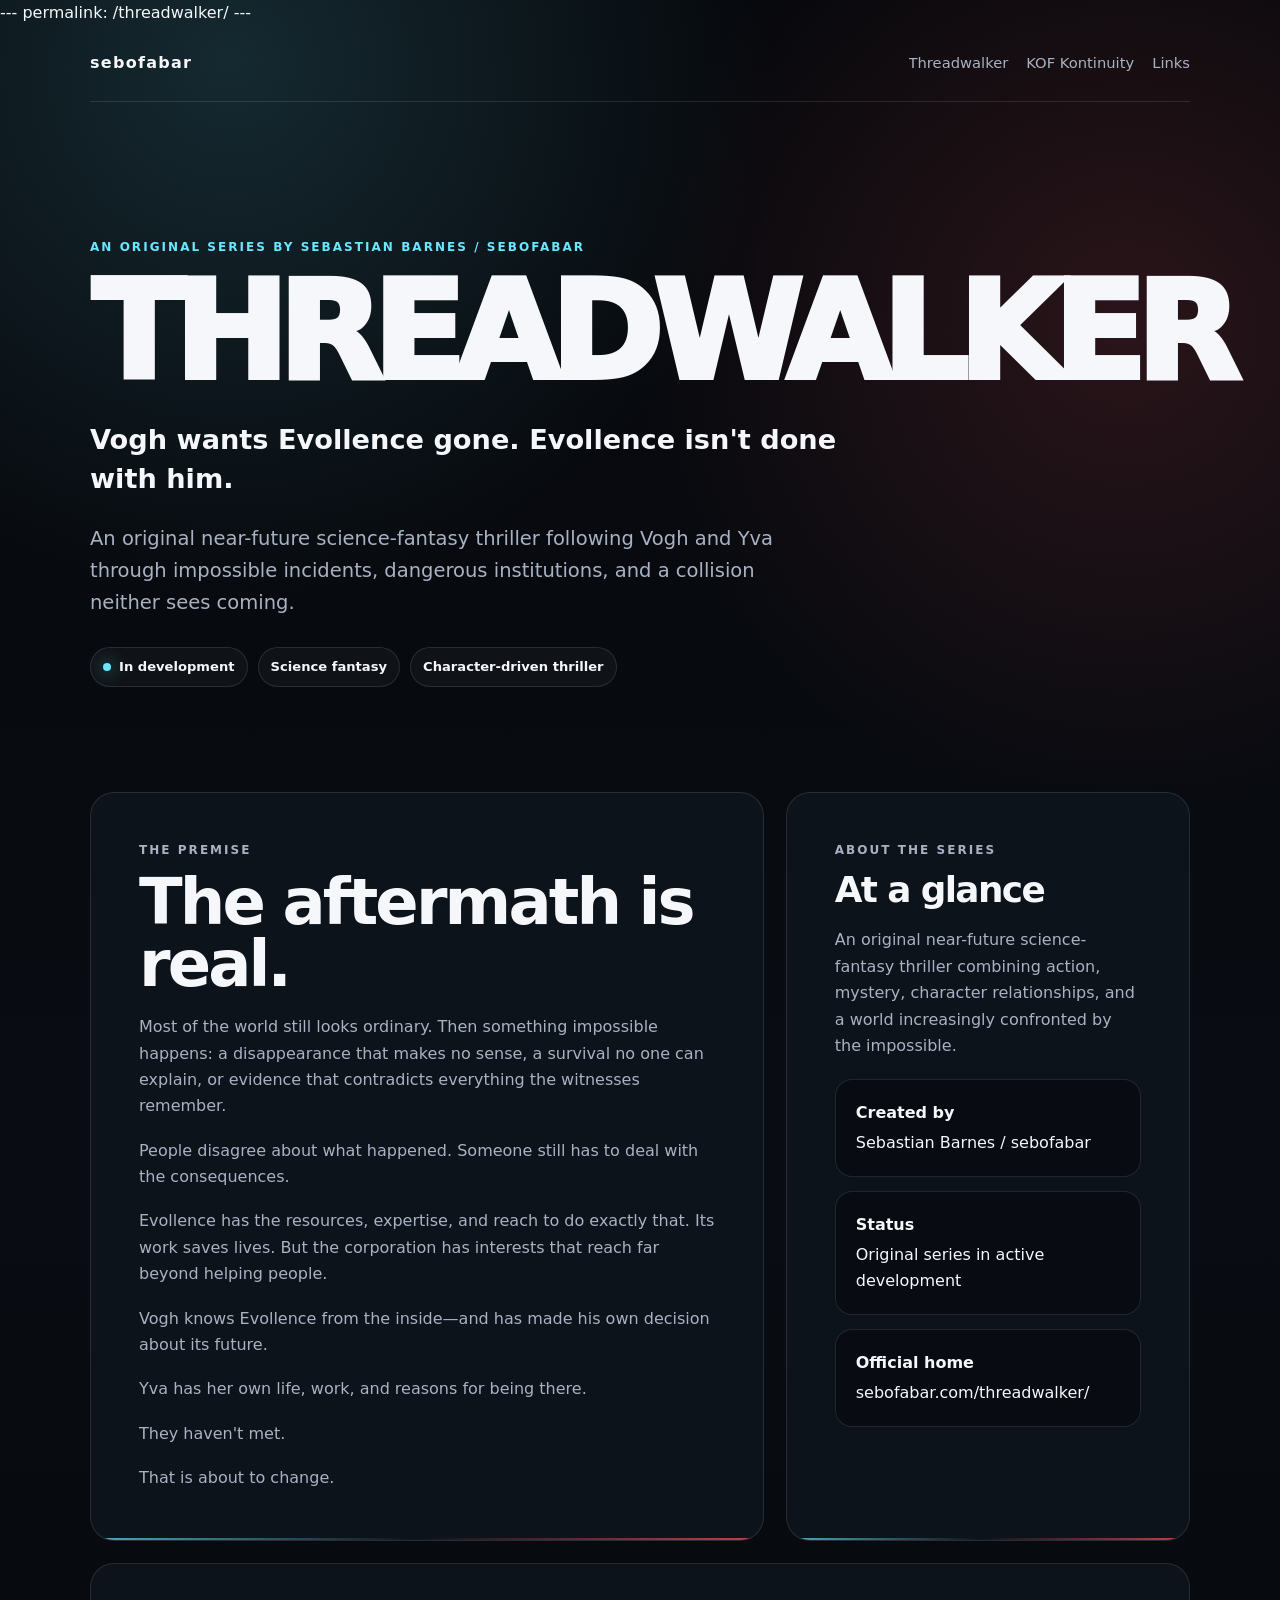
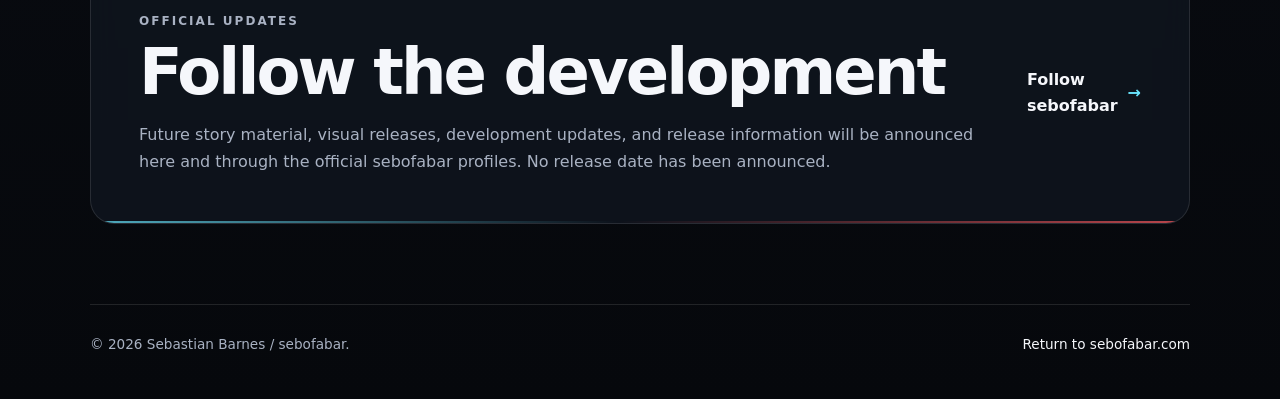
==== commit 7abd3e3f: "Add files via upload" ====
--- a/threadwalker.html
+++ b/threadwalker.html
@@ -13,6 +13,16 @@
   <meta name="theme-color" content="#080a0f">
   <link rel="canonical" href="https://sebofabar.com/threadwalker/">
   <link rel="stylesheet" href="/styles.css">
+  <style>
+    /* Keep the narrower overview card's heading readable without clipping.
+       Page-scoped: other cards and the main hero retain their existing sizes. */
+    .content > aside.panel h2 {
+      font-size: clamp(1.9rem, 2.8vw, 2.5rem);
+      line-height: 1.08;
+      letter-spacing: -0.045em;
+      overflow-wrap: break-word;
+    }
+  </style>
   <meta property="og:type" content="website">
   <meta property="og:title" content="Threadwalker | Original Science-Fantasy Thriller by Sebastian Barnes">
   <meta property="og:description" content="An original near-future science-fantasy thriller following Vogh and Yva through impossible incidents, dangerous institutions, and a collision neither sees coming.">
@@ -63,7 +73,7 @@
       </article>
       <aside class="panel">
         <div class="eyebrow">About the series</div>
-        <h2>THREADWALKER</h2>
+        <h2>At a glance</h2>
         <p>An original near-future science-fantasy thriller combining action, mystery, character relationships, and a world increasingly confronted by the impossible.</p>
         <div class="fact-list">
           <div class="fact"><b>Created by</b>Sebastian Barnes / sebofabar</div>
@@ -74,7 +84,7 @@
       <article class="panel wide cta">
         <div>
           <div class="eyebrow">Official updates</div>
-          <h2>Official updates begin here</h2>
+          <h2>Follow the development</h2>
           <p>Future story material, visual releases, development updates, and release information will be announced here and through the official sebofabar profiles. No release date has been announced.</p>
         </div>
         <a href="/#links">Follow sebofabar <span>→</span></a>
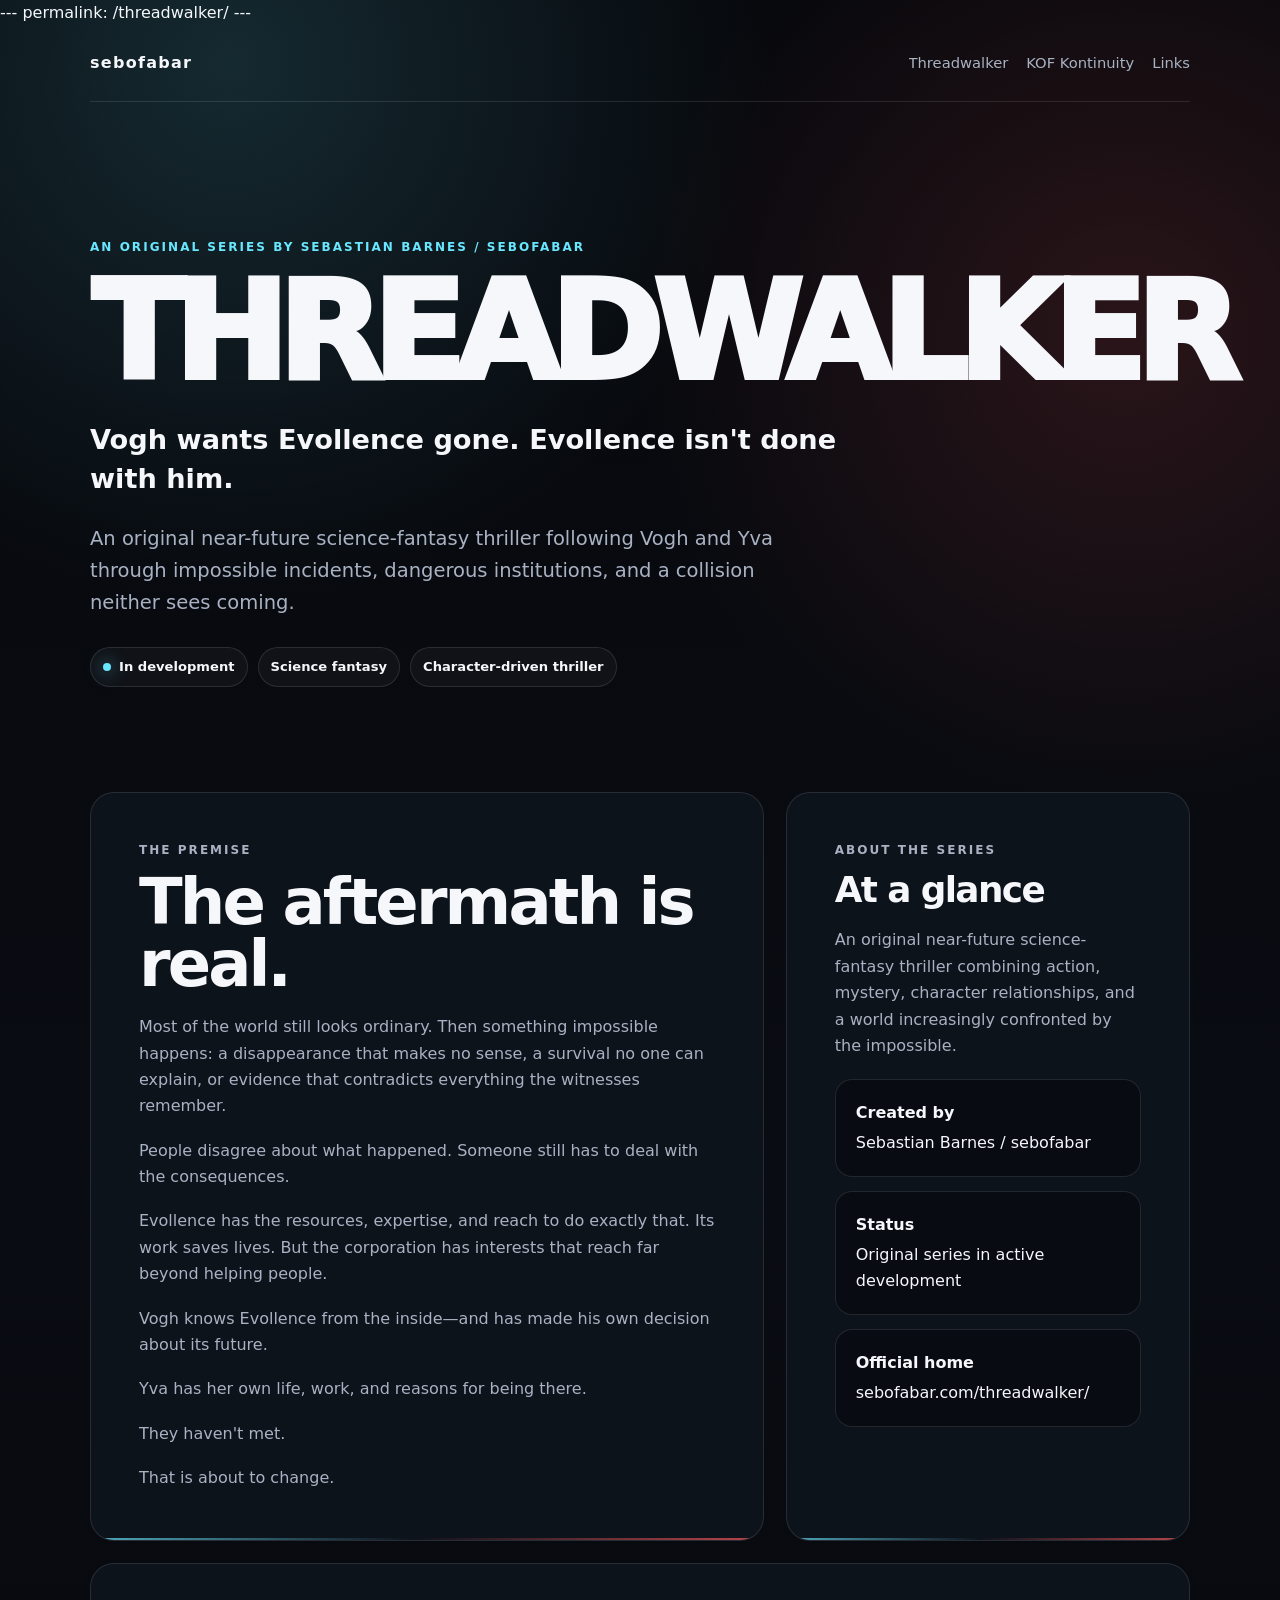
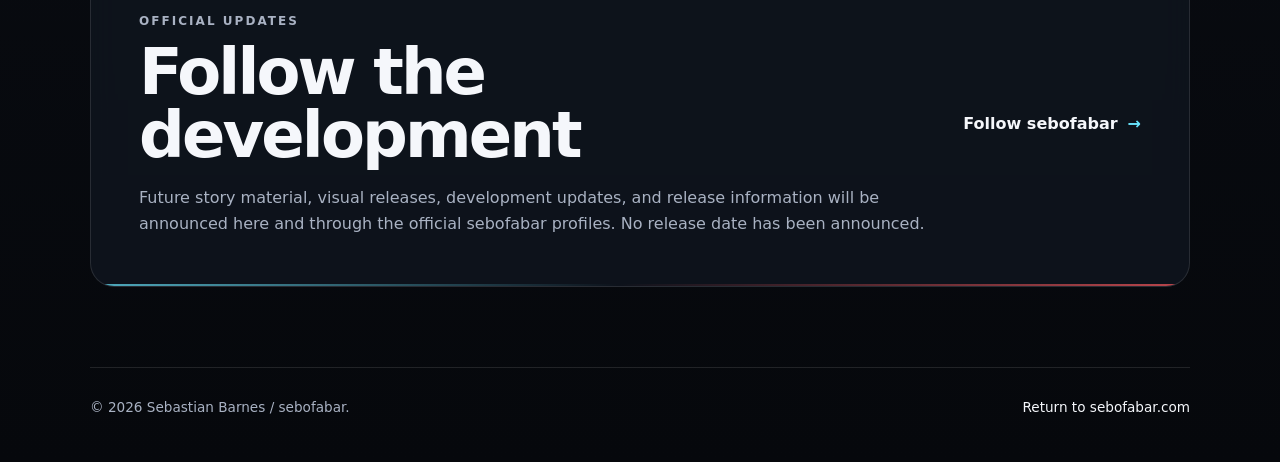
==== commit fcf6554d: "Add files via upload" ====
--- a/threadwalker.html
+++ b/threadwalker.html
@@ -21,6 +21,11 @@
       line-height: 1.08;
       letter-spacing: -0.045em;
       overflow-wrap: break-word;
+    }
+    /* Keep the updates link on one line without changing site-wide buttons. */
+    .content > .cta > a {
+      white-space: nowrap;
+      flex: 0 0 auto;
     }
   </style>
   <meta property="og:type" content="website">
